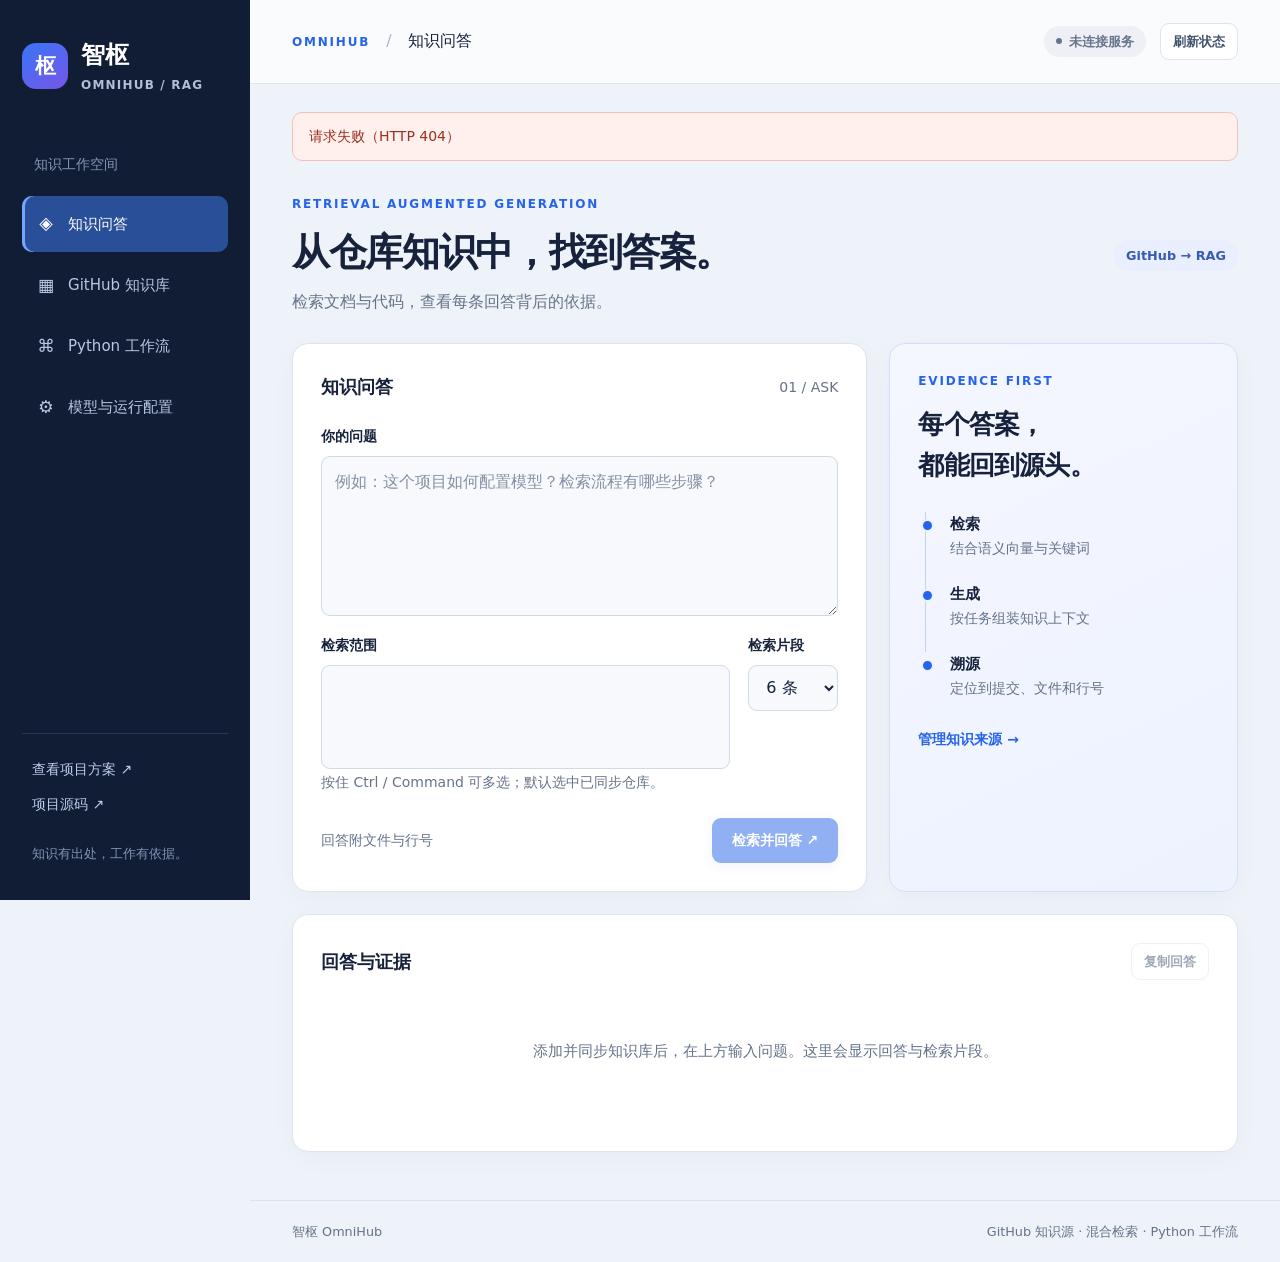
==== frontend/index.html @ 3ef0e48c "Add RAG workspace and project presentation frontend" ====
<!doctype html>
<html lang="zh-CN">
<head>
  <meta charset="utf-8">
  <meta name="viewport" content="width=device-width, initial-scale=1">
  <meta name="description" content="智枢 OmniHub：基于 GitHub 知识库的 RAG 工作台与 Python 工作流。">
  <title>智枢 OmniHub · 知识工作台</title>
  <link rel="stylesheet" href="./style.css">
  <script src="./app.js" defer></script>
</head>
<body>
  <a class="skip" href="#main">跳到主要内容</a>
  <aside class="sidebar">
    <a class="brand" href="#chat"><span class="brand-mark">枢</span><span>智枢 <small>OMNIHUB / RAG</small></span></a>
    <div class="nav-label">知识工作空间</div>
    <nav aria-label="主导航">
      <a href="#chat" class="nav-item active" aria-current="page"><span>◈</span>知识问答</a>
      <a href="#knowledge" class="nav-item"><span>▦</span>GitHub 知识库</a>
      <a href="#workflows" class="nav-item"><span>⌘</span>Python 工作流</a>
      <a href="#settings" class="nav-item"><span>⚙</span>模型与运行配置</a>
    </nav>
    <div class="sidebar-bottom"><a href="./report.html" target="_blank" rel="noopener">查看项目方案 ↗</a><a href="https://github.com/XRH-RGB/zhengli" target="_blank" rel="noopener noreferrer">项目源码 ↗</a><p>知识有出处，工作有依据。</p></div>
  </aside>
  <div class="shell">
    <header class="topbar"><div><span class="eyebrow">OMNIHUB</span><span class="top-separator">/</span><span id="page-label">知识问答</span></div><div class="top-actions"><span id="connection" class="status neutral">尚未连接</span><button id="refresh" class="button small secondary" type="button">刷新状态</button></div></header>
    <main id="main">
      <div id="notice" class="notice" role="status">正在读取配置。尚未执行任何同步或工作流。</div>
      <section id="view-chat" class="view">
        <div class="page-heading"><div><div class="eyebrow">RETRIEVAL AUGMENTED GENERATION</div><h1>从仓库知识中，找到答案。</h1><p>检索文档与代码，查看每条回答背后的依据。</p></div><span class="pill">GitHub → RAG</span></div>
        <div class="workspace-grid">
          <div class="panel ask-panel">
            <div class="panel-heading"><h2>知识问答</h2><span class="muted">01 / ASK</span></div>
            <form id="ask-form">
              <label for="question">你的问题</label><textarea id="question" rows="5" maxlength="2000" placeholder="例如：这个项目如何配置模型？检索流程有哪些步骤？" required></textarea>
              <div class="form-row"><div class="grow"><label for="chat-repositories">检索范围</label><select id="chat-repositories" multiple size="3" aria-describedby="repo-help"></select><small id="repo-help">按住 Ctrl / Command 可多选；默认选中已同步仓库。</small></div><div><label for="top-k">检索片段</label><select id="top-k"><option value="4">4 条</option><option value="6" selected>6 条</option><option value="10">10 条</option></select></div></div>
              <div class="form-footer"><span class="muted">回答附文件与行号</span><button id="ask-submit" class="button primary" type="submit" disabled>检索并回答 ↗</button></div>
            </form>
          </div>
          <aside class="panel evidence-guide"><div class="eyebrow">EVIDENCE FIRST</div><h2>每个答案，<br>都能回到源头。</h2><ol class="pipeline"><li><b>检索</b><span>结合语义向量与关键词</span></li><li><b>生成</b><span>按任务组装知识上下文</span></li><li><b>溯源</b><span>定位到提交、文件和行号</span></li></ol><a class="text-link" href="#knowledge">管理知识来源 →</a></aside>
        </div>
        <section class="panel result-panel" aria-live="polite"><div class="panel-heading"><h2>回答与证据</h2><button class="button small secondary" id="copy-answer" disabled>复制回答</button></div><div id="answer" class="answer empty">添加并同步知识库后，在上方输入问题。这里会显示回答与检索片段。</div><div id="answer-warnings"></div><div id="sources" class="sources"></div></section>
      </section>
      <section id="view-knowledge" class="view" hidden>
        <div class="page-heading"><div><div class="eyebrow">KNOWLEDGE SOURCES</div><h1>GitHub 知识库</h1><p>指定仓库与文件范围；每次同步生成独立的提交快照。</p></div></div>
        <div class="stats"><div class="panel"><span>知识来源</span><strong id="repo-count">—</strong></div><div class="panel"><span>已索引文件</span><strong id="file-count">—</strong></div><div class="panel"><span>知识片段</span><strong id="chunk-count">—</strong></div></div>
        <div class="panel"><div class="panel-heading"><h2>添加仓库</h2><span class="muted">保存配置不会触发同步</span></div><form id="repository-form"><div class="form-row"><div class="grow"><label for="repo-url">GitHub 仓库地址</label><input id="repo-url" type="url" placeholder="https://github.com/XRH-RGB/zhengli" maxlength="300" required></div><div class="grow"><label for="repo-branch">分支、标签或提交</label><input id="repo-branch" placeholder="留空使用默认分支" maxlength="200"></div></div><label for="repo-globs">文件匹配规则（逗号分隔）</label><input id="repo-globs" value="**/*.md, **/*.txt, **/*.py" required><div class="form-footer"><small>支持 UTF-8 文本与代码；自动排除 .env、依赖目录及二进制文件。</small><button class="button primary" type="submit">保存知识源</button></div></form></div>
        <div id="repositories" class="repository-list"><div class="empty panel">连接后将显示已保存的知识源。</div></div>
      </section>
      <section id="view-workflows" class="view" hidden>
        <div class="page-heading"><div><div class="eyebrow">PYTHON WORKFLOWS</div><h1>以知识为基础，完成具体工作。</h1><p>七个业务场景共享 RAG 检索，每个工作流都有独立 Python 源码。</p></div></div>
        <div id="workflow-cards" class="workflow-grid"></div>
        <div class="workspace-grid workflow-workspace"><section class="panel"><div class="panel-heading"><h2 id="workflow-title">选择工作流</h2><span class="pill">Python</span></div><ol id="workflow-steps" class="step-list"></ol><form id="workflow-form"><label for="workflow-query">任务要求</label><textarea id="workflow-query" rows="3" maxlength="2000" placeholder="描述你想整理或了解的主题" required></textarea><label id="material-label" for="workflow-material">补充材料</label><textarea id="workflow-material" rows="6" maxlength="20000"></textarea><label for="workflow-repositories">知识范围</label><select id="workflow-repositories" multiple size="3"></select><div class="form-footer"><small>复用知识库中已同步的资料</small><button id="workflow-submit" class="button primary" type="submit" disabled>运行工作流</button></div></form></section><section class="panel code-panel"><div class="panel-heading"><h2>工作流源码</h2><a id="github-source" href="https://github.com/XRH-RGB/zhengli" target="_blank" rel="noopener noreferrer">GitHub ↗</a></div><p id="source-path" class="mono muted"></p><pre><code id="workflow-source">连接后可查看工作流 Python 源码。</code></pre></section></div>
        <section class="panel result-panel" aria-live="polite"><div class="panel-heading"><h2>工作流结果</h2><button id="copy-workflow" class="button small secondary" disabled>复制结果</button></div><div id="workflow-answer" class="answer empty">工作流尚未执行。</div><div id="workflow-warnings"></div><div id="workflow-sources" class="sources"></div></section>
      </section>
      <section id="view-settings" class="view" hidden>
        <div class="page-heading"><div><div class="eyebrow">CONFIGURATION</div><h1>模型与运行配置</h1><p>模型地址、名称和密钥通过服务端 .env 配置，修改后重启生效。</p></div></div>
        <div class="workspace-grid"><section class="panel"><div class="panel-heading"><h2>当前配置</h2><span class="pill" id="execution-mode">尚未连接</span></div><dl class="settings-list"><div><dt>回答模型</dt><dd id="llm-model">—</dd></div><div><dt>嵌入模型</dt><dd id="embedding-model">—</dd></div><div><dt>GitHub 令牌</dt><dd id="github-config">—</dd></div></dl><p class="muted">未填写 GitHub 令牌时可读取公开仓库，受 GitHub 匿名请求限额约束。更换嵌入模型后需重新同步知识库。</p><label for="access-key">系统访问密钥（APP_API_KEY）</label><input id="access-key" type="password" autocomplete="off" placeholder="本机未配置时可留空"><div class="form-footer"><small>只在当前页面内存中使用，刷新页面后需重新输入。</small><button id="connect" class="button secondary">连接</button></div></section><section class="panel"><div class="panel-heading"><h2>首次使用</h2></div><ol class="setup-list"><li>将项目根目录的 <code>.env.example</code> 复制为 <code>.env</code>。</li><li>填写回答模型与嵌入模型的地址、名称和密钥。</li><li>准备运行时，将 <code>EXECUTION_ENABLED</code> 设置为 <code>true</code>。</li><li>启动 Python 服务后，添加知识库并点击同步，再进行问答。</li></ol><p class="notice">交付时默认 EXECUTION_ENABLED=false。保存知识源和查看源码可用；同步、模型调用及工作流执行被关闭。</p></section></div>
      </section>
    </main>
    <footer class="footer"><span>智枢 OmniHub</span><span>GitHub 知识源 · 混合检索 · Python 工作流</span></footer>
  </div>
</body>
</html>
---- frontend/style.css ----
:root{--bg:#eef2f9;--surface:#fff;--accent:#2563eb;--purple:#7c3aed;--ink:#17233d;--muted:#65738a;--line:#dde4ee;--nav:#111d35;--soft:#f7f9fd;--radius:16px;--shadow:0 6px 26px #24365a08;font-family:"Noto Sans SC","Microsoft YaHei",system-ui,sans-serif;color:var(--ink);font-size:16px;line-height:1.65}
*{box-sizing:border-box}body{margin:0;background:var(--bg)}button,input,select,textarea{font:inherit}button,a,input,select,textarea{-webkit-tap-highlight-color:transparent}button{cursor:pointer}a{color:var(--accent);text-decoration:none}a:hover{text-decoration:underline}button:disabled{cursor:not-allowed;opacity:.5}button:focus-visible,a:focus-visible{outline:3px solid #809eff;outline-offset:4px}input:focus,textarea:focus,select:focus{outline:2px solid #97b5fa;outline-offset:1px}h1,h2,h3,p{margin-top:0}h1{font-size:clamp(1.8rem,3vw,2.4rem);line-height:1.3;letter-spacing:-.035em;margin-bottom:12px}h2{font-size:1.15rem;margin-bottom:0}h3{font-size:1.1rem}p{margin-bottom:16px}small{font-size:.875rem;color:var(--muted)}[hidden]{display:none!important}.skip{position:absolute;left:20px;top:-100px;z-index:20;background:white;padding:12px}.skip:focus{top:10px}.sidebar{width:250px;position:fixed;inset:0 auto 0 0;background:var(--nav);color:white;display:flex;flex-direction:column;padding:36px 22px;z-index:3}.brand{display:flex;align-items:center;gap:13px;color:white;font-size:1.5rem;font-weight:750;margin-bottom:58px}.brand:hover{text-decoration:none}.brand-mark{background:linear-gradient(145deg,#3876f6,#7755e9);display:grid;place-items:center;width:46px;height:46px;border-radius:14px;font-size:1.3rem}.brand small{display:block;color:#b0bed6;font-size:.75rem;letter-spacing:.1em}.nav-label{font-size:.875rem;color:#8396b6;padding:0 12px;margin-bottom:14px}.nav-item{display:flex;align-items:center;gap:12px;padding:13px 14px;margin:6px 0;border-radius:10px;color:#b8c7df;font-size:.94rem}.nav-item span{font-size:1.1rem;width:20px;text-align:center}.nav-item:hover{color:white;background:#1c2d49;text-decoration:none}.nav-item.active{background:#284f97;color:white;box-shadow:inset 3px 0 #76a7ff}.sidebar-bottom{margin-top:auto;padding:24px 10px 0;border-top:1px solid #293751;display:grid;gap:12px;font-size:.875rem}.sidebar-bottom a{color:#bccded}.sidebar-bottom p{color:#8194b4;margin:15px 0 0;font-size:.8rem}.shell{margin-left:250px}.topbar{height:84px;padding:0 42px;display:flex;align-items:center;justify-content:space-between;border-bottom:1px solid var(--line);background:#ffffffbb}.eyebrow{font-size:.75rem;font-weight:750;letter-spacing:.15em;color:var(--accent);margin-bottom:12px}.topbar .eyebrow{margin:0}.top-separator{color:#aab6ca;padding:0 16px}.top-actions{display:flex;gap:14px;align-items:center}.status,.pill{font-size:.8rem;font-weight:600;border-radius:30px;padding:5px 12px;display:inline-flex;align-items:center;gap:7px;white-space:nowrap;background:#e9efff;color:#365baf}.status:before{content:"";width:6px;height:6px;background:currentColor;border-radius:50%}.status.online{background:#e1f4ee;color:#18765d}.status.neutral{background:#eef0f5;color:#68768b}.status.locked{background:#fff1d8;color:#946000}main{max-width:1450px;margin:0 auto;padding:28px 42px 48px}.notice{font-size:.875rem;border:1px solid #d2dff7;background:#e9f0fc;color:#3a5b8d;padding:12px 16px;border-radius:10px;margin-bottom:28px;overflow-wrap:anywhere}.notice.error{background:#fff0ed;border-color:#f3c1b8;color:#9a3022}.page-heading{display:flex;align-items:center;justify-content:space-between;gap:24px;margin:34px 0 28px}.page-heading p{color:var(--muted);margin:0}.workspace-grid{display:grid;grid-template-columns:minmax(0,1.65fr) minmax(260px,1fr);gap:22px}.panel{background:var(--surface);border:1px solid var(--line);border-radius:var(--radius);padding:28px;box-shadow:var(--shadow);min-width:0}.panel-heading{display:flex;align-items:center;justify-content:space-between;gap:16px;margin-bottom:22px}.muted{color:var(--muted);font-size:.875rem}.mono,code{font-family:Consolas,"JetBrains Mono",monospace}label{display:block;font-size:.875rem;font-weight:600;margin:18px 0 8px}input,textarea,select{display:block;width:100%;border:1px solid #cfd9e8;background:var(--soft);color:var(--ink);border-radius:9px;padding:11px 13px;min-height:46px}textarea{resize:vertical;line-height:1.7}input::placeholder,textarea::placeholder{color:#8490a3}select[multiple]{padding:5px;height:104px}select[multiple] option{padding:5px 8px;border-radius:4px}.form-row{display:flex;gap:18px;align-items:start}.grow{flex:1;min-width:0}.form-footer{display:flex;justify-content:space-between;align-items:center;gap:20px;margin-top:23px}.button{border:1px solid transparent;padding:10px 19px;border-radius:9px;font-size:.875rem;font-weight:650;white-space:nowrap;transition:background .15s}.button.primary{background:var(--accent);color:white;box-shadow:0 3px 10px #2563eb20}.button.primary:hover:not(:disabled){background:#1b51c8}.button.secondary{background:white;color:#42536f;border-color:var(--line)}.button.secondary:hover:not(:disabled){background:#eff4fc}.button.small{padding:7px 12px;font-size:.8rem}.button.danger{color:#aa4335;background:#fff4f1;border-color:#f2d5cf}.evidence-guide{background:linear-gradient(155deg,#f5f7ff,#edf2ff);border-color:#d4dff7;position:relative;overflow:hidden}.evidence-guide h2{font-size:1.6rem;line-height:1.6;letter-spacing:-.03em}.pipeline{list-style:none;padding:0;margin:26px 0}.pipeline li{position:relative;border-left:1px solid #c4d1ee;padding:0 0 22px 24px;margin-left:7px}.pipeline li:last-child{border-color:transparent;padding-bottom:0}.pipeline li:before{content:"";position:absolute;left:-5px;top:7px;width:9px;height:9px;background:var(--accent);border:2px solid #edf2ff;border-radius:50%}.pipeline b{display:block;font-size:.94rem}.pipeline span{display:block;color:var(--muted);font-size:.875rem}.text-link{font-size:.875rem;font-weight:600}.result-panel{margin-top:22px}.answer{white-space:pre-wrap;overflow-wrap:anywhere;line-height:1.9;font-size:1rem}.empty{color:var(--muted);padding:35px 10px;text-align:center;font-size:.94rem}.sources{display:grid;grid-template-columns:repeat(2,minmax(0,1fr));gap:12px;margin-top:22px}.source-card{border:1px solid var(--line);border-radius:10px;padding:14px;background:var(--soft);min-width:0}.source-card a{font-size:.875rem;font-weight:650;overflow-wrap:anywhere}.source-card p{font-size:.75rem;color:var(--muted);margin:5px 0}.source-card pre{white-space:pre-wrap;overflow-wrap:anywhere;max-height:240px;overflow:auto;font-size:.8rem;margin:10px 0 0}.stats{display:grid;grid-template-columns:repeat(3,1fr);gap:20px;margin-bottom:22px}.stats .panel{padding:20px 28px;display:flex;align-items:center;justify-content:space-between}.stats span{font-size:.875rem;color:var(--muted)}.stats strong{font-size:1.7rem;font-weight:650}.repository-list{display:grid;gap:16px;margin-top:24px}.repository-card header{display:flex;align-items:center;justify-content:space-between;gap:15px}.repository-card h3{margin:0;overflow-wrap:anywhere}.repository-card p{font-size:.875rem;color:var(--muted);overflow-wrap:anywhere;margin:8px 0 0}.repository-actions{display:flex;gap:10px;flex-wrap:wrap;margin-top:18px}.workflow-grid{display:grid;grid-template-columns:repeat(3,minmax(0,1fr));gap:14px;margin-bottom:24px}.workflow-card{padding:20px;text-align:left;border:1px solid var(--line);background:white;border-radius:12px;min-width:0;color:var(--ink)}.workflow-card.selected{border-color:var(--accent);background:#edf3ff;box-shadow:0 0 0 1px var(--accent)}.workflow-card .number{color:var(--accent);font-family:Consolas,monospace;font-size:.8rem;display:block;margin-bottom:10px}.workflow-card b{display:block;margin-bottom:8px}.workflow-card p{font-size:.875rem;color:var(--muted);margin:0}.workflow-workspace{grid-template-columns:1fr 1fr}.step-list{list-style:none;padding:0;display:flex;gap:7px;flex-wrap:wrap;font-size:.75rem;color:#49669b}.step-list li{padding:4px 9px;background:#edf2fc;border-radius:5px}.code-panel{background:#15223b;border-color:#15223b;color:#edf3ff}.code-panel .muted{color:#a6b7d4;overflow-wrap:anywhere}.code-panel a{color:#99bcff;font-size:.875rem}.code-panel pre{overflow:auto;white-space:pre-wrap;overflow-wrap:anywhere;tab-size:4;font-size:.8rem;line-height:1.85;max-height:700px}.settings-list{margin:0 0 25px}.settings-list div{display:flex;gap:20px;justify-content:space-between;padding:15px 0;border-bottom:1px solid var(--line)}.settings-list dt{color:var(--muted);font-size:.875rem;flex-shrink:0}.settings-list dd{margin:0;overflow-wrap:anywhere;text-align:right}.setup-list{padding-left:22px}.setup-list li{padding-left:7px;margin-bottom:18px;font-size:.94rem}.setup-list code{background:#edf1f8;padding:2px 4px;font-size:.875rem;overflow-wrap:anywhere}.footer{border-top:1px solid var(--line);padding:20px 42px;display:flex;justify-content:space-between;color:var(--muted);font-size:.8rem}.report-body{background:var(--bg)}.report-wrap{max-width:1150px;margin:auto;padding:50px 30px}.report-hero{background:linear-gradient(130deg,#111d35,#252354);color:white;padding:65px 55px;border-radius:22px;margin-bottom:28px}.report-hero .eyebrow{color:#98bbff}.report-hero h1{font-size:3rem}.report-hero p{color:#becce6;max-width:720px}.report-section{margin:35px 0}.report-section h2{font-size:1.5rem;margin-bottom:20px}.architecture-flow{display:flex;gap:10px;flex-wrap:wrap;margin:20px 0}.architecture-flow span{padding:12px 17px;background:#e9f0ff;border-radius:10px;border:1px solid #d1dcf1;font-size:.875rem}.report-table{width:100%;border-collapse:collapse;font-size:.94rem}.report-table th,.report-table td{border-bottom:1px solid var(--line);padding:14px;text-align:left;vertical-align:top}.report-table th{background:#eff4fc}.table-wrap{overflow:auto}.report-actions{display:flex;gap:14px;flex-wrap:wrap}.report-actions a{color:#c2d7ff}.report-list{line-height:2}
@media(min-width:1600px){main{padding-top:35px}.page-heading{margin-top:45px}}@media(max-width:1150px){.sidebar{width:218px;padding:30px 16px}.shell{margin-left:218px}main{padding:24px}.topbar{padding:0 24px}.workspace-grid{grid-template-columns:1fr}.evidence-guide{display:none}.workflow-workspace{grid-template-columns:1fr 1fr}.workflow-grid{grid-template-columns:repeat(2,minmax(0,1fr))}.panel{padding:24px}.footer{padding:20px 24px}}@media(max-width:760px){.sidebar{position:relative;width:auto;padding:18px}.brand{margin-bottom:16px;font-size:1.25rem}.brand-mark{width:38px;height:38px}.sidebar nav{display:grid;grid-template-columns:repeat(2,1fr);gap:5px}.nav-item{margin:0;font-size:.875rem;padding:9px}.nav-label,.sidebar-bottom{display:none}.shell{margin-left:0}.topbar{height:auto;min-height:70px;padding:15px 18px;gap:14px;flex-wrap:wrap}.topbar .eyebrow,.top-separator{display:none}.top-actions{gap:8px}main{padding:18px}.page-heading{margin:24px 0;align-items:start}.page-heading .pill{display:none}.panel{padding:20px}.form-row,.form-footer{flex-direction:column;align-items:stretch}.form-row>div{width:100%}.sources,.workflow-workspace{grid-template-columns:1fr}.stats{gap:8px}.stats .panel{padding:15px 10px;flex-direction:column;gap:5px}.workflow-grid{grid-template-columns:1fr}.repository-card header{align-items:start;flex-direction:column}.footer{padding:18px;gap:12px;flex-wrap:wrap}.report-wrap{padding:22px 16px}.report-hero{padding:35px 25px}.report-hero h1{font-size:2.1rem}.report-table th,.report-table td{min-width:130px}}
@media(prefers-reduced-motion:reduce){*{scroll-behavior:auto!important;transition:none!important}}
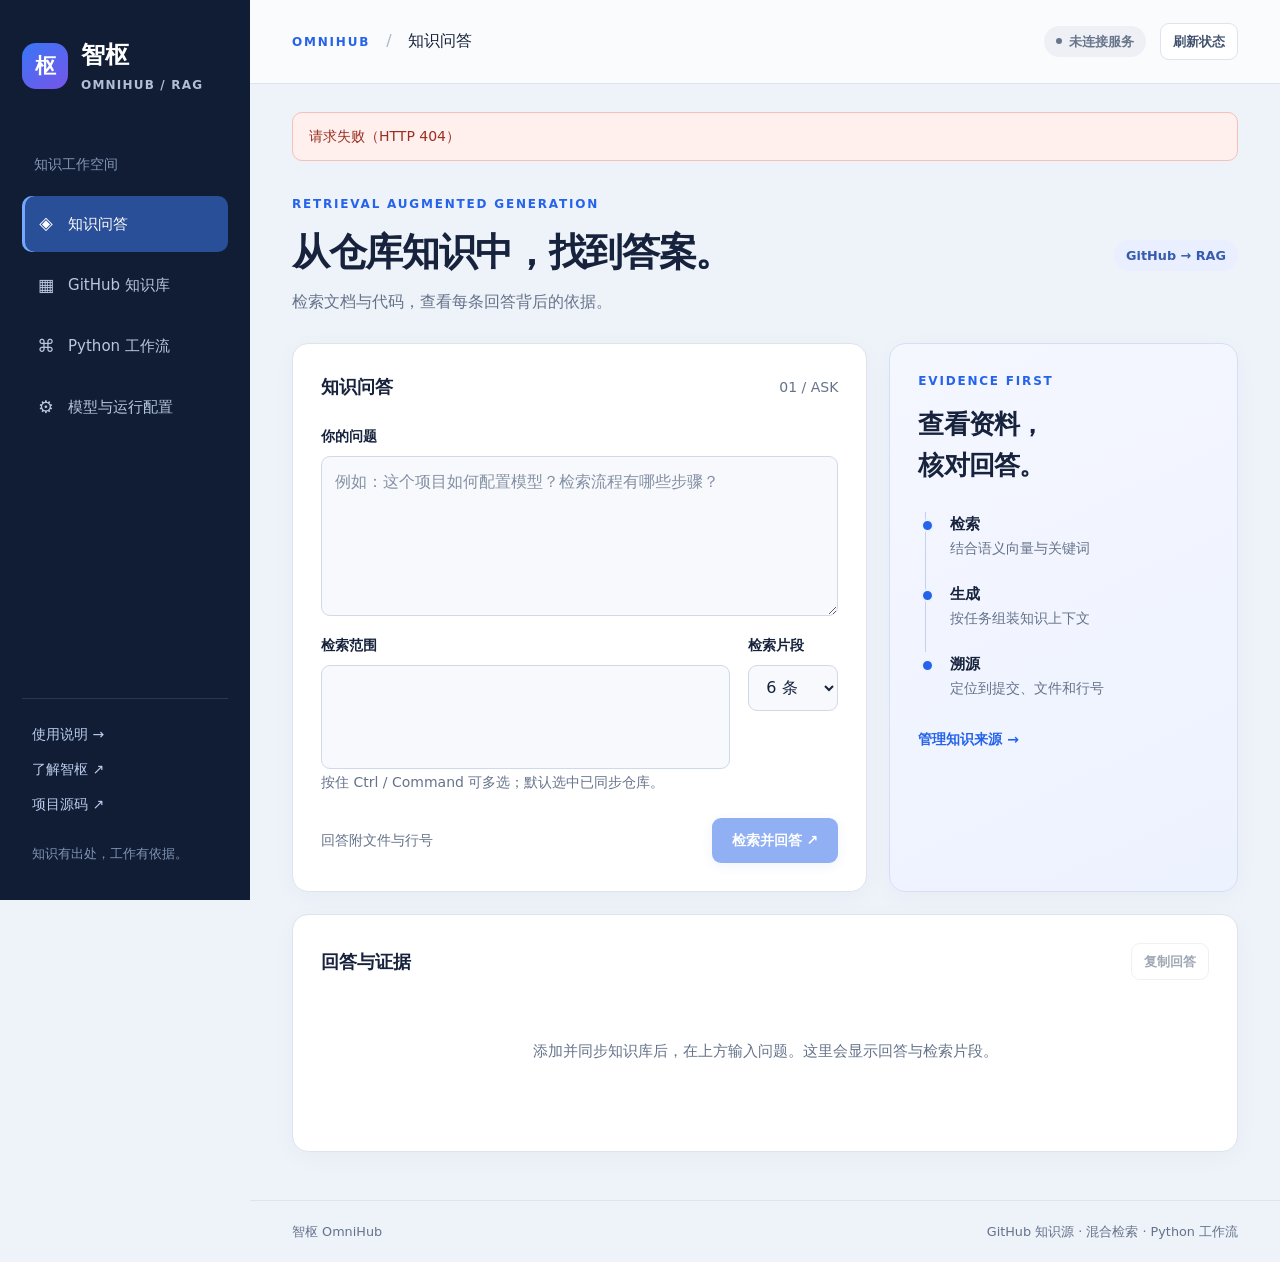
==== commit a53f3e3c: "调整页面表达并补充手动操作步骤" ====
--- a/frontend/index.html
+++ b/frontend/index.html
@@ -1,63 +1,93 @@
-<!doctype html>
-<html lang="zh-CN">
-<head>
-  <meta charset="utf-8">
-  <meta name="viewport" content="width=device-width, initial-scale=1">
-  <meta name="description" content="智枢 OmniHub：基于 GitHub 知识库的 RAG 工作台与 Python 工作流。">
-  <title>智枢 OmniHub · 知识工作台</title>
-  <link rel="stylesheet" href="./style.css">
-  <script src="./app.js" defer></script>
-</head>
-<body>
-  <a class="skip" href="#main">跳到主要内容</a>
-  <aside class="sidebar">
-    <a class="brand" href="#chat"><span class="brand-mark">枢</span><span>智枢 <small>OMNIHUB / RAG</small></span></a>
-    <div class="nav-label">知识工作空间</div>
-    <nav aria-label="主导航">
-      <a href="#chat" class="nav-item active" aria-current="page"><span>◈</span>知识问答</a>
-      <a href="#knowledge" class="nav-item"><span>▦</span>GitHub 知识库</a>
-      <a href="#workflows" class="nav-item"><span>⌘</span>Python 工作流</a>
-      <a href="#settings" class="nav-item"><span>⚙</span>模型与运行配置</a>
-    </nav>
-    <div class="sidebar-bottom"><a href="./report.html" target="_blank" rel="noopener">查看项目方案 ↗</a><a href="https://github.com/XRH-RGB/zhengli" target="_blank" rel="noopener noreferrer">项目源码 ↗</a><p>知识有出处，工作有依据。</p></div>
-  </aside>
-  <div class="shell">
-    <header class="topbar"><div><span class="eyebrow">OMNIHUB</span><span class="top-separator">/</span><span id="page-label">知识问答</span></div><div class="top-actions"><span id="connection" class="status neutral">尚未连接</span><button id="refresh" class="button small secondary" type="button">刷新状态</button></div></header>
-    <main id="main">
-      <div id="notice" class="notice" role="status">正在读取配置。尚未执行任何同步或工作流。</div>
-      <section id="view-chat" class="view">
-        <div class="page-heading"><div><div class="eyebrow">RETRIEVAL AUGMENTED GENERATION</div><h1>从仓库知识中，找到答案。</h1><p>检索文档与代码，查看每条回答背后的依据。</p></div><span class="pill">GitHub → RAG</span></div>
-        <div class="workspace-grid">
-          <div class="panel ask-panel">
-            <div class="panel-heading"><h2>知识问答</h2><span class="muted">01 / ASK</span></div>
-            <form id="ask-form">
-              <label for="question">你的问题</label><textarea id="question" rows="5" maxlength="2000" placeholder="例如：这个项目如何配置模型？检索流程有哪些步骤？" required></textarea>
-              <div class="form-row"><div class="grow"><label for="chat-repositories">检索范围</label><select id="chat-repositories" multiple size="3" aria-describedby="repo-help"></select><small id="repo-help">按住 Ctrl / Command 可多选；默认选中已同步仓库。</small></div><div><label for="top-k">检索片段</label><select id="top-k"><option value="4">4 条</option><option value="6" selected>6 条</option><option value="10">10 条</option></select></div></div>
-              <div class="form-footer"><span class="muted">回答附文件与行号</span><button id="ask-submit" class="button primary" type="submit" disabled>检索并回答 ↗</button></div>
-            </form>
-          </div>
-          <aside class="panel evidence-guide"><div class="eyebrow">EVIDENCE FIRST</div><h2>每个答案，<br>都能回到源头。</h2><ol class="pipeline"><li><b>检索</b><span>结合语义向量与关键词</span></li><li><b>生成</b><span>按任务组装知识上下文</span></li><li><b>溯源</b><span>定位到提交、文件和行号</span></li></ol><a class="text-link" href="#knowledge">管理知识来源 →</a></aside>
-        </div>
-        <section class="panel result-panel" aria-live="polite"><div class="panel-heading"><h2>回答与证据</h2><button class="button small secondary" id="copy-answer" disabled>复制回答</button></div><div id="answer" class="answer empty">添加并同步知识库后，在上方输入问题。这里会显示回答与检索片段。</div><div id="answer-warnings"></div><div id="sources" class="sources"></div></section>
-      </section>
-      <section id="view-knowledge" class="view" hidden>
-        <div class="page-heading"><div><div class="eyebrow">KNOWLEDGE SOURCES</div><h1>GitHub 知识库</h1><p>指定仓库与文件范围；每次同步生成独立的提交快照。</p></div></div>
-        <div class="stats"><div class="panel"><span>知识来源</span><strong id="repo-count">—</strong></div><div class="panel"><span>已索引文件</span><strong id="file-count">—</strong></div><div class="panel"><span>知识片段</span><strong id="chunk-count">—</strong></div></div>
-        <div class="panel"><div class="panel-heading"><h2>添加仓库</h2><span class="muted">保存配置不会触发同步</span></div><form id="repository-form"><div class="form-row"><div class="grow"><label for="repo-url">GitHub 仓库地址</label><input id="repo-url" type="url" placeholder="https://github.com/XRH-RGB/zhengli" maxlength="300" required></div><div class="grow"><label for="repo-branch">分支、标签或提交</label><input id="repo-branch" placeholder="留空使用默认分支" maxlength="200"></div></div><label for="repo-globs">文件匹配规则（逗号分隔）</label><input id="repo-globs" value="**/*.md, **/*.txt, **/*.py" required><div class="form-footer"><small>支持 UTF-8 文本与代码；自动排除 .env、依赖目录及二进制文件。</small><button class="button primary" type="submit">保存知识源</button></div></form></div>
-        <div id="repositories" class="repository-list"><div class="empty panel">连接后将显示已保存的知识源。</div></div>
-      </section>
-      <section id="view-workflows" class="view" hidden>
-        <div class="page-heading"><div><div class="eyebrow">PYTHON WORKFLOWS</div><h1>以知识为基础，完成具体工作。</h1><p>七个业务场景共享 RAG 检索，每个工作流都有独立 Python 源码。</p></div></div>
-        <div id="workflow-cards" class="workflow-grid"></div>
-        <div class="workspace-grid workflow-workspace"><section class="panel"><div class="panel-heading"><h2 id="workflow-title">选择工作流</h2><span class="pill">Python</span></div><ol id="workflow-steps" class="step-list"></ol><form id="workflow-form"><label for="workflow-query">任务要求</label><textarea id="workflow-query" rows="3" maxlength="2000" placeholder="描述你想整理或了解的主题" required></textarea><label id="material-label" for="workflow-material">补充材料</label><textarea id="workflow-material" rows="6" maxlength="20000"></textarea><label for="workflow-repositories">知识范围</label><select id="workflow-repositories" multiple size="3"></select><div class="form-footer"><small>复用知识库中已同步的资料</small><button id="workflow-submit" class="button primary" type="submit" disabled>运行工作流</button></div></form></section><section class="panel code-panel"><div class="panel-heading"><h2>工作流源码</h2><a id="github-source" href="https://github.com/XRH-RGB/zhengli" target="_blank" rel="noopener noreferrer">GitHub ↗</a></div><p id="source-path" class="mono muted"></p><pre><code id="workflow-source">连接后可查看工作流 Python 源码。</code></pre></section></div>
-        <section class="panel result-panel" aria-live="polite"><div class="panel-heading"><h2>工作流结果</h2><button id="copy-workflow" class="button small secondary" disabled>复制结果</button></div><div id="workflow-answer" class="answer empty">工作流尚未执行。</div><div id="workflow-warnings"></div><div id="workflow-sources" class="sources"></div></section>
-      </section>
-      <section id="view-settings" class="view" hidden>
-        <div class="page-heading"><div><div class="eyebrow">CONFIGURATION</div><h1>模型与运行配置</h1><p>模型地址、名称和密钥通过服务端 .env 配置，修改后重启生效。</p></div></div>
-        <div class="workspace-grid"><section class="panel"><div class="panel-heading"><h2>当前配置</h2><span class="pill" id="execution-mode">尚未连接</span></div><dl class="settings-list"><div><dt>回答模型</dt><dd id="llm-model">—</dd></div><div><dt>嵌入模型</dt><dd id="embedding-model">—</dd></div><div><dt>GitHub 令牌</dt><dd id="github-config">—</dd></div></dl><p class="muted">未填写 GitHub 令牌时可读取公开仓库，受 GitHub 匿名请求限额约束。更换嵌入模型后需重新同步知识库。</p><label for="access-key">系统访问密钥（APP_API_KEY）</label><input id="access-key" type="password" autocomplete="off" placeholder="本机未配置时可留空"><div class="form-footer"><small>只在当前页面内存中使用，刷新页面后需重新输入。</small><button id="connect" class="button secondary">连接</button></div></section><section class="panel"><div class="panel-heading"><h2>首次使用</h2></div><ol class="setup-list"><li>将项目根目录的 <code>.env.example</code> 复制为 <code>.env</code>。</li><li>填写回答模型与嵌入模型的地址、名称和密钥。</li><li>准备运行时，将 <code>EXECUTION_ENABLED</code> 设置为 <code>true</code>。</li><li>启动 Python 服务后，添加知识库并点击同步，再进行问答。</li></ol><p class="notice">交付时默认 EXECUTION_ENABLED=false。保存知识源和查看源码可用；同步、模型调用及工作流执行被关闭。</p></section></div>
-      </section>
-    </main>
-    <footer class="footer"><span>智枢 OmniHub</span><span>GitHub 知识源 · 混合检索 · Python 工作流</span></footer>
-  </div>
-</body>
-</html>
+<!doctype html>
+<html lang="zh-CN">
+<head>
+  <meta charset="utf-8">
+  <meta name="viewport" content="width=device-width, initial-scale=1">
+  <meta name="description" content="智枢 OmniHub：基于 GitHub 知识库的 RAG 工作台与 Python 工作流。">
+  <title>智枢 OmniHub · 知识工作台</title>
+  <link rel="stylesheet" href="./style.css">
+  <script src="./app.js" defer></script>
+</head>
+<body>
+  <a class="skip" href="#main">跳到主要内容</a>
+  <aside class="sidebar">
+    <a class="brand" href="#chat"><span class="brand-mark">枢</span><span>智枢 <small>OMNIHUB / RAG</small></span></a>
+    <div class="nav-label">知识工作空间</div>
+    <nav aria-label="主导航">
+      <a href="#chat" class="nav-item active" aria-current="page"><span>◈</span>知识问答</a>
+      <a href="#knowledge" class="nav-item"><span>▦</span>GitHub 知识库</a>
+      <a href="#workflows" class="nav-item"><span>⌘</span>Python 工作流</a>
+      <a href="#settings" class="nav-item"><span>⚙</span>模型与运行配置</a>
+    </nav>
+    <div class="sidebar-bottom"><a href="#settings">使用说明 →</a><a href="./report.html" target="_blank" rel="noopener">了解智枢 ↗</a><a href="https://github.com/XRH-RGB/zhengli" target="_blank" rel="noopener noreferrer">项目源码 ↗</a><p>知识有出处，工作有依据。</p></div>
+  </aside>
+  <div class="shell">
+    <header class="topbar"><div><span class="eyebrow">OMNIHUB</span><span class="top-separator">/</span><span id="page-label">知识问答</span></div><div class="top-actions"><span id="connection" class="status neutral">尚未连接</span><button id="refresh" class="button small secondary" type="button">刷新状态</button></div></header>
+    <main id="main">
+      <div id="notice" class="notice" role="status">正在连接服务，请稍候…</div>
+      <section id="view-chat" class="view">
+        <div class="page-heading"><div><div class="eyebrow">RETRIEVAL AUGMENTED GENERATION</div><h1>从仓库知识中，找到答案。</h1><p>检索文档与代码，查看每条回答背后的依据。</p></div><span class="pill">GitHub → RAG</span></div>
+        <div class="workspace-grid">
+          <div class="panel ask-panel">
+            <div class="panel-heading"><h2>知识问答</h2><span class="muted">01 / ASK</span></div>
+            <form id="ask-form">
+              <label for="question">你的问题</label><textarea id="question" rows="5" maxlength="2000" placeholder="例如：这个项目如何配置模型？检索流程有哪些步骤？" required></textarea>
+              <div class="form-row"><div class="grow"><label for="chat-repositories">检索范围</label><select id="chat-repositories" multiple size="3" aria-describedby="repo-help"></select><small id="repo-help">按住 Ctrl / Command 可多选；默认选中已同步仓库。</small></div><div><label for="top-k">检索片段</label><select id="top-k"><option value="4">4 条</option><option value="6" selected>6 条</option><option value="10">10 条</option></select></div></div>
+              <div class="form-footer"><span class="muted">回答附文件与行号</span><button id="ask-submit" class="button primary" type="submit" disabled>检索并回答 ↗</button></div>
+            </form>
+          </div>
+          <aside class="panel evidence-guide"><div class="eyebrow">EVIDENCE FIRST</div><h2>查看资料，<br>核对回答。</h2><ol class="pipeline"><li><b>检索</b><span>结合语义向量与关键词</span></li><li><b>生成</b><span>按任务组装知识上下文</span></li><li><b>溯源</b><span>定位到提交、文件和行号</span></li></ol><a class="text-link" href="#knowledge">管理知识来源 →</a></aside>
+        </div>
+        <section class="panel result-panel" aria-live="polite"><div class="panel-heading"><h2>回答与证据</h2><button class="button small secondary" id="copy-answer" disabled>复制回答</button></div><div id="answer" class="answer empty">添加并同步知识库后，在上方输入问题。这里会显示回答与检索片段。</div><div id="answer-warnings"></div><div id="sources" class="sources"></div></section>
+      </section>
+      <section id="view-knowledge" class="view" hidden>
+        <div class="page-heading"><div><div class="eyebrow">KNOWLEDGE SOURCES</div><h1>GitHub 知识库</h1><p>添加存放资料的仓库，选好文件范围，再同步到知识库。资料更新后，记得重新同步。</p></div></div>
+        <div class="stats"><div class="panel"><span>知识来源</span><strong id="repo-count">—</strong></div><div class="panel"><span>已索引文件</span><strong id="file-count">—</strong></div><div class="panel"><span>知识片段</span><strong id="chunk-count">—</strong></div></div>
+        <div class="panel"><div class="panel-heading"><h2>添加仓库</h2><span class="muted">保存后，再点击下方的“同步知识库”</span></div><form id="repository-form"><div class="form-row"><div class="grow"><label for="repo-url">GitHub 仓库地址</label><input id="repo-url" type="url" placeholder="https://github.com/XRH-RGB/zhengli" maxlength="300" required></div><div class="grow"><label for="repo-branch">分支、标签或提交</label><input id="repo-branch" placeholder="留空使用默认分支" maxlength="200"></div></div><label for="repo-globs">要读取哪些文件（多个规则用逗号分隔）</label><input id="repo-globs" value="**/*.md, **/*.txt, **/*.py" required><div class="form-footer"><small>保留默认规则可读取 Markdown、纯文本和 Python 文件。PDF、Word 和图片需先转为文本。</small><button class="button primary" type="submit">保存知识源</button></div></form></div>
+        <div id="repositories" class="repository-list"><div class="empty panel">连接后将显示已保存的知识源。</div></div>
+      </section>
+      <section id="view-workflows" class="view" hidden>
+        <div class="page-heading"><div><div class="eyebrow">PYTHON WORKFLOWS</div><h1>以知识为基础，完成具体工作。</h1><p>选择要做的事，填写要求并粘贴材料。系统会参考知识库整理内容，完成后由你核对和使用。</p></div></div>
+        <div id="workflow-cards" class="workflow-grid"></div>
+        <div class="workspace-grid workflow-workspace"><section class="panel"><div class="panel-heading"><h2 id="workflow-title">选择工作流</h2><span class="pill">Python</span></div><ol id="workflow-steps" class="step-list"></ol><form id="workflow-form"><label for="workflow-query">任务要求</label><textarea id="workflow-query" rows="3" maxlength="2000" placeholder="描述你想整理或了解的主题" required></textarea><label id="material-label" for="workflow-material">补充材料</label><textarea id="workflow-material" rows="6" maxlength="20000"></textarea><label for="workflow-repositories">知识范围</label><select id="workflow-repositories" multiple size="3"></select><div class="form-footer"><small>复用知识库中已同步的资料</small><button id="workflow-submit" class="button primary" type="submit" disabled>运行工作流</button></div></form></section><section class="panel code-panel"><div class="panel-heading"><h2>工作流源码</h2><a id="github-source" href="https://github.com/XRH-RGB/zhengli" target="_blank" rel="noopener noreferrer">GitHub ↗</a></div><p id="source-path" class="mono muted"></p><pre><code id="workflow-source">连接后可查看工作流 Python 源码。</code></pre></section></div>
+        <section class="panel result-panel" aria-live="polite"><div class="panel-heading"><h2>工作流结果</h2><button id="copy-workflow" class="button small secondary" disabled>复制结果</button></div><div id="workflow-answer" class="answer empty">选好任务并填写材料后，点击“运行工作流”。结果会显示在这里。</div><div id="workflow-warnings"></div><div id="workflow-sources" class="sources"></div></section>
+      </section>
+      <section id="view-settings" class="view" hidden>
+        <div class="page-heading"><div><div class="eyebrow">CONFIGURATION</div><h1>模型与运行配置</h1><p>模型地址、名称和密钥通过服务端 .env 配置，修改后重启生效。</p></div></div>
+        <div class="workspace-grid"><section class="panel"><div class="panel-heading"><h2>当前配置</h2><span class="pill" id="execution-mode">尚未连接</span></div><dl class="settings-list"><div><dt>回答模型</dt><dd id="llm-model">—</dd></div><div><dt>嵌入模型</dt><dd id="embedding-model">—</dd></div><div><dt>GitHub 令牌</dt><dd id="github-config">—</dd></div></dl><p class="muted">未填写 GitHub 令牌时可读取公开仓库，受 GitHub 匿名请求限额约束。更换嵌入模型后需重新同步知识库。</p><label for="access-key">系统访问密钥（APP_API_KEY）</label><input id="access-key" type="password" autocomplete="off" placeholder="本机未配置时可留空"><div class="form-footer"><small>只在当前页面内存中使用，刷新页面后需重新输入。</small><button id="connect" class="button secondary">连接</button></div></section><section class="panel"><div class="panel-heading"><h2>第一次使用怎么做</h2></div><ol class="setup-list"><li><b>准备环境。</b>下载并解压项目，在能看到 <code>requirements.txt</code> 的文件夹打开 PowerShell，按下方说明安装依赖。</li><li><b>填写模型。</b>复制 <code>.env.example</code> 为 <code>.env</code>，填写回答模型和嵌入模型的接口地址、名称及密钥。</li><li><b>开启运行。</b>把 <code>EXECUTION_ENABLED</code> 改为 <code>true</code>，保存配置后启动服务。</li><li><b>添加资料。</b>进入“GitHub 知识库”，填写仓库地址并保存，再点击“同步知识库”。</li><li><b>开始提问。</b>看到“已同步”且文件数大于 0 后，进入“知识问答”，选择仓库并输入问题。</li></ol><p class="notice">如果按钮不可用，先检查顶部连接状态和运行开关。修改 .env 后需要重启服务。</p></section></div>
+        <section class="panel result-panel" aria-label="详细操作说明">
+          <div class="panel-heading"><h2>照着步骤操作</h2></div>
+          <details class="usage-help" open><summary>1. 下载、配置和启动（Windows）</summary><ol class="setup-list">
+            <li>在项目仓库点击 <b>Code → Download ZIP</b>，下载后解压。进入能看到 <code>app</code> 和 <code>requirements.txt</code> 的目录，在资源管理器地址栏输入 <code>powershell</code> 并按回车。</li>
+            <li>确认已安装 Python 3.11 或更新版本，在窗口中逐行输入：<pre><code>python --version
+python -m venv .venv
+.\.venv\Scripts\python.exe -m pip install -r requirements.txt
+if (-not (Test-Path .env)) { Copy-Item .env.example .env }
+notepad .env</code></pre></li>
+            <li>填写 <code>LLM_BASE_URL</code>、<code>LLM_MODEL</code>、<code>LLM_API_KEY</code>，以及对应的 <code>EMBEDDING_</code> 三项。模型名、地址和密钥从所用服务商处获取；接口根地址不要附加 <code>/chat/completions</code> 或 <code>/embeddings</code>。将 <code>EXECUTION_ENABLED</code> 改为 <code>true</code>，按 Ctrl+S 保存。</li>
+            <li>在原窗口输入：<pre><code>.\.venv\Scripts\python.exe -m uvicorn app.main:app --host 127.0.0.1 --port 8000 --workers 1</code></pre>保持窗口打开，在浏览器访问 <code>http://127.0.0.1:8000</code>。设置过系统访问密钥时，在本页输入相同的密钥并点击“连接”。</li>
+          </ol></details>
+          <details class="usage-help"><summary>2. 添加资料并完成第一次问答</summary><ol class="setup-list">
+            <li>点击“GitHub 知识库”，粘贴仓库首页地址，例如 <code>https://github.com/XRH-RGB/zhengli</code>。分支第一次可留空，文件规则可保留默认值。</li>
+            <li>点击“保存知识源”，在下方出现的仓库卡片中点击“同步知识库”。看到“已同步”且文件数、片段数大于 0 后继续。</li>
+            <li>进入“知识问答”，选中已同步的仓库，输入具体问题，例如“更换嵌入模型后需要做哪些操作？”，点击“检索并回答”。</li>
+            <li>展开回答下方的“查看原始片段”，点击文件链接核对内容。需要保存时点击“复制回答”。</li>
+          </ol><p class="muted">查询业务资料时，请添加实际存放这些资料的仓库。浏览器登录 GitHub 不会自动授权后端读取私有仓库，私有仓库需配置 GITHUB_TOKEN。</p></details>
+          <details class="usage-help"><summary>3. 整理会议纪要、周报或群消息</summary><ol class="setup-list">
+            <li>进入“Python 工作流”，选择任务，例如“会议纪要整理”。</li>
+            <li>填写要求，例如“列出讨论结论、负责人和截止时间，不明确的内容标为待确认”，再粘贴会议文字记录。</li>
+            <li>选择相关的已同步知识库，点击“运行工作流”。</li>
+            <li>核对结果中的人名、数字、日期和引用，点击“复制结果”，再粘贴到文档或办公系统中。</li>
+          </ol><p class="muted">使用工作流无需编辑 Python 代码。发送消息和提交申请仍由你在相应系统中完成。</p></details>
+          <details class="usage-help"><summary>4. 更新资料、修改配置和关闭服务</summary><ol class="setup-list">
+            <li>GitHub 文档有变化时，回到仓库卡片手动点击“同步知识库”，问答才会使用更新后的资料。</li>
+            <li>修改 .env 后，在服务窗口按 Ctrl+C 停止，再运行上面的启动命令。更换嵌入模型或其接口地址后，重新同步知识库。</li>
+            <li>刷新页面前先复制需要保留的回答。结束使用时，在服务窗口按 Ctrl+C；下次只需重新启动服务。</li>
+          </ol><p class="muted">更多配置说明和常见问题，请查看项目中的 docs/USER_GUIDE.md 使用指南。</p></details>
+        </section>
+      </section>
+    </main>
+    <footer class="footer"><span>智枢 OmniHub</span><span>GitHub 知识源 · 混合检索 · Python 工作流</span></footer>
+  </div>
+</body>
+</html>
--- a/frontend/style.css
+++ b/frontend/style.css
@@ -1,4 +1,6 @@
-:root{--bg:#eef2f9;--surface:#fff;--accent:#2563eb;--purple:#7c3aed;--ink:#17233d;--muted:#65738a;--line:#dde4ee;--nav:#111d35;--soft:#f7f9fd;--radius:16px;--shadow:0 6px 26px #24365a08;font-family:"Noto Sans SC","Microsoft YaHei",system-ui,sans-serif;color:var(--ink);font-size:16px;line-height:1.65}
-*{box-sizing:border-box}body{margin:0;background:var(--bg)}button,input,select,textarea{font:inherit}button,a,input,select,textarea{-webkit-tap-highlight-color:transparent}button{cursor:pointer}a{color:var(--accent);text-decoration:none}a:hover{text-decoration:underline}button:disabled{cursor:not-allowed;opacity:.5}button:focus-visible,a:focus-visible{outline:3px solid #809eff;outline-offset:4px}input:focus,textarea:focus,select:focus{outline:2px solid #97b5fa;outline-offset:1px}h1,h2,h3,p{margin-top:0}h1{font-size:clamp(1.8rem,3vw,2.4rem);line-height:1.3;letter-spacing:-.035em;margin-bottom:12px}h2{font-size:1.15rem;margin-bottom:0}h3{font-size:1.1rem}p{margin-bottom:16px}small{font-size:.875rem;color:var(--muted)}[hidden]{display:none!important}.skip{position:absolute;left:20px;top:-100px;z-index:20;background:white;padding:12px}.skip:focus{top:10px}.sidebar{width:250px;position:fixed;inset:0 auto 0 0;background:var(--nav);color:white;display:flex;flex-direction:column;padding:36px 22px;z-index:3}.brand{display:flex;align-items:center;gap:13px;color:white;font-size:1.5rem;font-weight:750;margin-bottom:58px}.brand:hover{text-decoration:none}.brand-mark{background:linear-gradient(145deg,#3876f6,#7755e9);display:grid;place-items:center;width:46px;height:46px;border-radius:14px;font-size:1.3rem}.brand small{display:block;color:#b0bed6;font-size:.75rem;letter-spacing:.1em}.nav-label{font-size:.875rem;color:#8396b6;padding:0 12px;margin-bottom:14px}.nav-item{display:flex;align-items:center;gap:12px;padding:13px 14px;margin:6px 0;border-radius:10px;color:#b8c7df;font-size:.94rem}.nav-item span{font-size:1.1rem;width:20px;text-align:center}.nav-item:hover{color:white;background:#1c2d49;text-decoration:none}.nav-item.active{background:#284f97;color:white;box-shadow:inset 3px 0 #76a7ff}.sidebar-bottom{margin-top:auto;padding:24px 10px 0;border-top:1px solid #293751;display:grid;gap:12px;font-size:.875rem}.sidebar-bottom a{color:#bccded}.sidebar-bottom p{color:#8194b4;margin:15px 0 0;font-size:.8rem}.shell{margin-left:250px}.topbar{height:84px;padding:0 42px;display:flex;align-items:center;justify-content:space-between;border-bottom:1px solid var(--line);background:#ffffffbb}.eyebrow{font-size:.75rem;font-weight:750;letter-spacing:.15em;color:var(--accent);margin-bottom:12px}.topbar .eyebrow{margin:0}.top-separator{color:#aab6ca;padding:0 16px}.top-actions{display:flex;gap:14px;align-items:center}.status,.pill{font-size:.8rem;font-weight:600;border-radius:30px;padding:5px 12px;display:inline-flex;align-items:center;gap:7px;white-space:nowrap;background:#e9efff;color:#365baf}.status:before{content:"";width:6px;height:6px;background:currentColor;border-radius:50%}.status.online{background:#e1f4ee;color:#18765d}.status.neutral{background:#eef0f5;color:#68768b}.status.locked{background:#fff1d8;color:#946000}main{max-width:1450px;margin:0 auto;padding:28px 42px 48px}.notice{font-size:.875rem;border:1px solid #d2dff7;background:#e9f0fc;color:#3a5b8d;padding:12px 16px;border-radius:10px;margin-bottom:28px;overflow-wrap:anywhere}.notice.error{background:#fff0ed;border-color:#f3c1b8;color:#9a3022}.page-heading{display:flex;align-items:center;justify-content:space-between;gap:24px;margin:34px 0 28px}.page-heading p{color:var(--muted);margin:0}.workspace-grid{display:grid;grid-template-columns:minmax(0,1.65fr) minmax(260px,1fr);gap:22px}.panel{background:var(--surface);border:1px solid var(--line);border-radius:var(--radius);padding:28px;box-shadow:var(--shadow);min-width:0}.panel-heading{display:flex;align-items:center;justify-content:space-between;gap:16px;margin-bottom:22px}.muted{color:var(--muted);font-size:.875rem}.mono,code{font-family:Consolas,"JetBrains Mono",monospace}label{display:block;font-size:.875rem;font-weight:600;margin:18px 0 8px}input,textarea,select{display:block;width:100%;border:1px solid #cfd9e8;background:var(--soft);color:var(--ink);border-radius:9px;padding:11px 13px;min-height:46px}textarea{resize:vertical;line-height:1.7}input::placeholder,textarea::placeholder{color:#8490a3}select[multiple]{padding:5px;height:104px}select[multiple] option{padding:5px 8px;border-radius:4px}.form-row{display:flex;gap:18px;align-items:start}.grow{flex:1;min-width:0}.form-footer{display:flex;justify-content:space-between;align-items:center;gap:20px;margin-top:23px}.button{border:1px solid transparent;padding:10px 19px;border-radius:9px;font-size:.875rem;font-weight:650;white-space:nowrap;transition:background .15s}.button.primary{background:var(--accent);color:white;box-shadow:0 3px 10px #2563eb20}.button.primary:hover:not(:disabled){background:#1b51c8}.button.secondary{background:white;color:#42536f;border-color:var(--line)}.button.secondary:hover:not(:disabled){background:#eff4fc}.button.small{padding:7px 12px;font-size:.8rem}.button.danger{color:#aa4335;background:#fff4f1;border-color:#f2d5cf}.evidence-guide{background:linear-gradient(155deg,#f5f7ff,#edf2ff);border-color:#d4dff7;position:relative;overflow:hidden}.evidence-guide h2{font-size:1.6rem;line-height:1.6;letter-spacing:-.03em}.pipeline{list-style:none;padding:0;margin:26px 0}.pipeline li{position:relative;border-left:1px solid #c4d1ee;padding:0 0 22px 24px;margin-left:7px}.pipeline li:last-child{border-color:transparent;padding-bottom:0}.pipeline li:before{content:"";position:absolute;left:-5px;top:7px;width:9px;height:9px;background:var(--accent);border:2px solid #edf2ff;border-radius:50%}.pipeline b{display:block;font-size:.94rem}.pipeline span{display:block;color:var(--muted);font-size:.875rem}.text-link{font-size:.875rem;font-weight:600}.result-panel{margin-top:22px}.answer{white-space:pre-wrap;overflow-wrap:anywhere;line-height:1.9;font-size:1rem}.empty{color:var(--muted);padding:35px 10px;text-align:center;font-size:.94rem}.sources{display:grid;grid-template-columns:repeat(2,minmax(0,1fr));gap:12px;margin-top:22px}.source-card{border:1px solid var(--line);border-radius:10px;padding:14px;background:var(--soft);min-width:0}.source-card a{font-size:.875rem;font-weight:650;overflow-wrap:anywhere}.source-card p{font-size:.75rem;color:var(--muted);margin:5px 0}.source-card pre{white-space:pre-wrap;overflow-wrap:anywhere;max-height:240px;overflow:auto;font-size:.8rem;margin:10px 0 0}.stats{display:grid;grid-template-columns:repeat(3,1fr);gap:20px;margin-bottom:22px}.stats .panel{padding:20px 28px;display:flex;align-items:center;justify-content:space-between}.stats span{font-size:.875rem;color:var(--muted)}.stats strong{font-size:1.7rem;font-weight:650}.repository-list{display:grid;gap:16px;margin-top:24px}.repository-card header{display:flex;align-items:center;justify-content:space-between;gap:15px}.repository-card h3{margin:0;overflow-wrap:anywhere}.repository-card p{font-size:.875rem;color:var(--muted);overflow-wrap:anywhere;margin:8px 0 0}.repository-actions{display:flex;gap:10px;flex-wrap:wrap;margin-top:18px}.workflow-grid{display:grid;grid-template-columns:repeat(3,minmax(0,1fr));gap:14px;margin-bottom:24px}.workflow-card{padding:20px;text-align:left;border:1px solid var(--line);background:white;border-radius:12px;min-width:0;color:var(--ink)}.workflow-card.selected{border-color:var(--accent);background:#edf3ff;box-shadow:0 0 0 1px var(--accent)}.workflow-card .number{color:var(--accent);font-family:Consolas,monospace;font-size:.8rem;display:block;margin-bottom:10px}.workflow-card b{display:block;margin-bottom:8px}.workflow-card p{font-size:.875rem;color:var(--muted);margin:0}.workflow-workspace{grid-template-columns:1fr 1fr}.step-list{list-style:none;padding:0;display:flex;gap:7px;flex-wrap:wrap;font-size:.75rem;color:#49669b}.step-list li{padding:4px 9px;background:#edf2fc;border-radius:5px}.code-panel{background:#15223b;border-color:#15223b;color:#edf3ff}.code-panel .muted{color:#a6b7d4;overflow-wrap:anywhere}.code-panel a{color:#99bcff;font-size:.875rem}.code-panel pre{overflow:auto;white-space:pre-wrap;overflow-wrap:anywhere;tab-size:4;font-size:.8rem;line-height:1.85;max-height:700px}.settings-list{margin:0 0 25px}.settings-list div{display:flex;gap:20px;justify-content:space-between;padding:15px 0;border-bottom:1px solid var(--line)}.settings-list dt{color:var(--muted);font-size:.875rem;flex-shrink:0}.settings-list dd{margin:0;overflow-wrap:anywhere;text-align:right}.setup-list{padding-left:22px}.setup-list li{padding-left:7px;margin-bottom:18px;font-size:.94rem}.setup-list code{background:#edf1f8;padding:2px 4px;font-size:.875rem;overflow-wrap:anywhere}.footer{border-top:1px solid var(--line);padding:20px 42px;display:flex;justify-content:space-between;color:var(--muted);font-size:.8rem}.report-body{background:var(--bg)}.report-wrap{max-width:1150px;margin:auto;padding:50px 30px}.report-hero{background:linear-gradient(130deg,#111d35,#252354);color:white;padding:65px 55px;border-radius:22px;margin-bottom:28px}.report-hero .eyebrow{color:#98bbff}.report-hero h1{font-size:3rem}.report-hero p{color:#becce6;max-width:720px}.report-section{margin:35px 0}.report-section h2{font-size:1.5rem;margin-bottom:20px}.architecture-flow{display:flex;gap:10px;flex-wrap:wrap;margin:20px 0}.architecture-flow span{padding:12px 17px;background:#e9f0ff;border-radius:10px;border:1px solid #d1dcf1;font-size:.875rem}.report-table{width:100%;border-collapse:collapse;font-size:.94rem}.report-table th,.report-table td{border-bottom:1px solid var(--line);padding:14px;text-align:left;vertical-align:top}.report-table th{background:#eff4fc}.table-wrap{overflow:auto}.report-actions{display:flex;gap:14px;flex-wrap:wrap}.report-actions a{color:#c2d7ff}.report-list{line-height:2}
-@media(min-width:1600px){main{padding-top:35px}.page-heading{margin-top:45px}}@media(max-width:1150px){.sidebar{width:218px;padding:30px 16px}.shell{margin-left:218px}main{padding:24px}.topbar{padding:0 24px}.workspace-grid{grid-template-columns:1fr}.evidence-guide{display:none}.workflow-workspace{grid-template-columns:1fr 1fr}.workflow-grid{grid-template-columns:repeat(2,minmax(0,1fr))}.panel{padding:24px}.footer{padding:20px 24px}}@media(max-width:760px){.sidebar{position:relative;width:auto;padding:18px}.brand{margin-bottom:16px;font-size:1.25rem}.brand-mark{width:38px;height:38px}.sidebar nav{display:grid;grid-template-columns:repeat(2,1fr);gap:5px}.nav-item{margin:0;font-size:.875rem;padding:9px}.nav-label,.sidebar-bottom{display:none}.shell{margin-left:0}.topbar{height:auto;min-height:70px;padding:15px 18px;gap:14px;flex-wrap:wrap}.topbar .eyebrow,.top-separator{display:none}.top-actions{gap:8px}main{padding:18px}.page-heading{margin:24px 0;align-items:start}.page-heading .pill{display:none}.panel{padding:20px}.form-row,.form-footer{flex-direction:column;align-items:stretch}.form-row>div{width:100%}.sources,.workflow-workspace{grid-template-columns:1fr}.stats{gap:8px}.stats .panel{padding:15px 10px;flex-direction:column;gap:5px}.workflow-grid{grid-template-columns:1fr}.repository-card header{align-items:start;flex-direction:column}.footer{padding:18px;gap:12px;flex-wrap:wrap}.report-wrap{padding:22px 16px}.report-hero{padding:35px 25px}.report-hero h1{font-size:2.1rem}.report-table th,.report-table td{min-width:130px}}
-@media(prefers-reduced-motion:reduce){*{scroll-behavior:auto!important;transition:none!important}}
+:root{--bg:#eef2f9;--surface:#fff;--accent:#2563eb;--purple:#7c3aed;--ink:#17233d;--muted:#65738a;--line:#dde4ee;--nav:#111d35;--soft:#f7f9fd;--radius:16px;--shadow:0 6px 26px #24365a08;font-family:"Noto Sans SC","Microsoft YaHei",system-ui,sans-serif;color:var(--ink);font-size:16px;line-height:1.65}
+*{box-sizing:border-box}body{margin:0;background:var(--bg)}button,input,select,textarea{font:inherit}button,a,input,select,textarea{-webkit-tap-highlight-color:transparent}button{cursor:pointer}a{color:var(--accent);text-decoration:none}a:hover{text-decoration:underline}button:disabled{cursor:not-allowed;opacity:.5}button:focus-visible,a:focus-visible{outline:3px solid #809eff;outline-offset:4px}input:focus,textarea:focus,select:focus{outline:2px solid #97b5fa;outline-offset:1px}h1,h2,h3,p{margin-top:0}h1{font-size:clamp(1.8rem,3vw,2.4rem);line-height:1.3;letter-spacing:-.035em;margin-bottom:12px}h2{font-size:1.15rem;margin-bottom:0}h3{font-size:1.1rem}p{margin-bottom:16px}small{font-size:.875rem;color:var(--muted)}[hidden]{display:none!important}.skip{position:absolute;left:20px;top:-100px;z-index:20;background:white;padding:12px}.skip:focus{top:10px}.sidebar{width:250px;position:fixed;inset:0 auto 0 0;background:var(--nav);color:white;display:flex;flex-direction:column;padding:36px 22px;z-index:3}.brand{display:flex;align-items:center;gap:13px;color:white;font-size:1.5rem;font-weight:750;margin-bottom:58px}.brand:hover{text-decoration:none}.brand-mark{background:linear-gradient(145deg,#3876f6,#7755e9);display:grid;place-items:center;width:46px;height:46px;border-radius:14px;font-size:1.3rem}.brand small{display:block;color:#b0bed6;font-size:.75rem;letter-spacing:.1em}.nav-label{font-size:.875rem;color:#8396b6;padding:0 12px;margin-bottom:14px}.nav-item{display:flex;align-items:center;gap:12px;padding:13px 14px;margin:6px 0;border-radius:10px;color:#b8c7df;font-size:.94rem}.nav-item span{font-size:1.1rem;width:20px;text-align:center}.nav-item:hover{color:white;background:#1c2d49;text-decoration:none}.nav-item.active{background:#284f97;color:white;box-shadow:inset 3px 0 #76a7ff}.sidebar-bottom{margin-top:auto;padding:24px 10px 0;border-top:1px solid #293751;display:grid;gap:12px;font-size:.875rem}.sidebar-bottom a{color:#bccded}.sidebar-bottom p{color:#8194b4;margin:15px 0 0;font-size:.8rem}.shell{margin-left:250px}.topbar{height:84px;padding:0 42px;display:flex;align-items:center;justify-content:space-between;border-bottom:1px solid var(--line);background:#ffffffbb}.eyebrow{font-size:.75rem;font-weight:750;letter-spacing:.15em;color:var(--accent);margin-bottom:12px}.topbar .eyebrow{margin:0}.top-separator{color:#aab6ca;padding:0 16px}.top-actions{display:flex;gap:14px;align-items:center}.status,.pill{font-size:.8rem;font-weight:600;border-radius:30px;padding:5px 12px;display:inline-flex;align-items:center;gap:7px;white-space:nowrap;background:#e9efff;color:#365baf}.status:before{content:"";width:6px;height:6px;background:currentColor;border-radius:50%}.status.online{background:#e1f4ee;color:#18765d}.status.neutral{background:#eef0f5;color:#68768b}.status.locked{background:#fff1d8;color:#946000}main{max-width:1450px;margin:0 auto;padding:28px 42px 48px}.notice{font-size:.875rem;border:1px solid #d2dff7;background:#e9f0fc;color:#3a5b8d;padding:12px 16px;border-radius:10px;margin-bottom:28px;overflow-wrap:anywhere}.notice.error{background:#fff0ed;border-color:#f3c1b8;color:#9a3022}.page-heading{display:flex;align-items:center;justify-content:space-between;gap:24px;margin:34px 0 28px}.page-heading p{color:var(--muted);margin:0}.workspace-grid{display:grid;grid-template-columns:minmax(0,1.65fr) minmax(260px,1fr);gap:22px}.panel{background:var(--surface);border:1px solid var(--line);border-radius:var(--radius);padding:28px;box-shadow:var(--shadow);min-width:0}.panel-heading{display:flex;align-items:center;justify-content:space-between;gap:16px;margin-bottom:22px}.muted{color:var(--muted);font-size:.875rem}.mono,code{font-family:Consolas,"JetBrains Mono",monospace}label{display:block;font-size:.875rem;font-weight:600;margin:18px 0 8px}input,textarea,select{display:block;width:100%;border:1px solid #cfd9e8;background:var(--soft);color:var(--ink);border-radius:9px;padding:11px 13px;min-height:46px}textarea{resize:vertical;line-height:1.7}input::placeholder,textarea::placeholder{color:#8490a3}select[multiple]{padding:5px;height:104px}select[multiple] option{padding:5px 8px;border-radius:4px}.form-row{display:flex;gap:18px;align-items:start}.grow{flex:1;min-width:0}.form-footer{display:flex;justify-content:space-between;align-items:center;gap:20px;margin-top:23px}.button{border:1px solid transparent;padding:10px 19px;border-radius:9px;font-size:.875rem;font-weight:650;white-space:nowrap;transition:background .15s}.button.primary{background:var(--accent);color:white;box-shadow:0 3px 10px #2563eb20}.button.primary:hover:not(:disabled){background:#1b51c8}.button.secondary{background:white;color:#42536f;border-color:var(--line)}.button.secondary:hover:not(:disabled){background:#eff4fc}.button.small{padding:7px 12px;font-size:.8rem}.button.danger{color:#aa4335;background:#fff4f1;border-color:#f2d5cf}.evidence-guide{background:linear-gradient(155deg,#f5f7ff,#edf2ff);border-color:#d4dff7;position:relative;overflow:hidden}.evidence-guide h2{font-size:1.6rem;line-height:1.6;letter-spacing:-.03em}.pipeline{list-style:none;padding:0;margin:26px 0}.pipeline li{position:relative;border-left:1px solid #c4d1ee;padding:0 0 22px 24px;margin-left:7px}.pipeline li:last-child{border-color:transparent;padding-bottom:0}.pipeline li:before{content:"";position:absolute;left:-5px;top:7px;width:9px;height:9px;background:var(--accent);border:2px solid #edf2ff;border-radius:50%}.pipeline b{display:block;font-size:.94rem}.pipeline span{display:block;color:var(--muted);font-size:.875rem}.text-link{font-size:.875rem;font-weight:600}.result-panel{margin-top:22px}.answer{white-space:pre-wrap;overflow-wrap:anywhere;line-height:1.9;font-size:1rem}.empty{color:var(--muted);padding:35px 10px;text-align:center;font-size:.94rem}.sources{display:grid;grid-template-columns:repeat(2,minmax(0,1fr));gap:12px;margin-top:22px}.source-card{border:1px solid var(--line);border-radius:10px;padding:14px;background:var(--soft);min-width:0}.source-card a{font-size:.875rem;font-weight:650;overflow-wrap:anywhere}.source-card p{font-size:.75rem;color:var(--muted);margin:5px 0}.source-card pre{white-space:pre-wrap;overflow-wrap:anywhere;max-height:240px;overflow:auto;font-size:.8rem;margin:10px 0 0}.stats{display:grid;grid-template-columns:repeat(3,1fr);gap:20px;margin-bottom:22px}.stats .panel{padding:20px 28px;display:flex;align-items:center;justify-content:space-between}.stats span{font-size:.875rem;color:var(--muted)}.stats strong{font-size:1.7rem;font-weight:650}.repository-list{display:grid;gap:16px;margin-top:24px}.repository-card header{display:flex;align-items:center;justify-content:space-between;gap:15px}.repository-card h3{margin:0;overflow-wrap:anywhere}.repository-card p{font-size:.875rem;color:var(--muted);overflow-wrap:anywhere;margin:8px 0 0}.repository-actions{display:flex;gap:10px;flex-wrap:wrap;margin-top:18px}.workflow-grid{display:grid;grid-template-columns:repeat(3,minmax(0,1fr));gap:14px;margin-bottom:24px}.workflow-card{padding:20px;text-align:left;border:1px solid var(--line);background:white;border-radius:12px;min-width:0;color:var(--ink)}.workflow-card.selected{border-color:var(--accent);background:#edf3ff;box-shadow:0 0 0 1px var(--accent)}.workflow-card .number{color:var(--accent);font-family:Consolas,monospace;font-size:.8rem;display:block;margin-bottom:10px}.workflow-card b{display:block;margin-bottom:8px}.workflow-card p{font-size:.875rem;color:var(--muted);margin:0}.workflow-workspace{grid-template-columns:1fr 1fr}.step-list{list-style:none;padding:0;display:flex;gap:7px;flex-wrap:wrap;font-size:.75rem;color:#49669b}.step-list li{padding:4px 9px;background:#edf2fc;border-radius:5px}.code-panel{background:#15223b;border-color:#15223b;color:#edf3ff}.code-panel .muted{color:#a6b7d4;overflow-wrap:anywhere}.code-panel a{color:#99bcff;font-size:.875rem}.code-panel pre{overflow:auto;white-space:pre-wrap;overflow-wrap:anywhere;tab-size:4;font-size:.8rem;line-height:1.85;max-height:700px}.settings-list{margin:0 0 25px}.settings-list div{display:flex;gap:20px;justify-content:space-between;padding:15px 0;border-bottom:1px solid var(--line)}.settings-list dt{color:var(--muted);font-size:.875rem;flex-shrink:0}.settings-list dd{margin:0;overflow-wrap:anywhere;text-align:right}.setup-list{padding-left:22px}.setup-list li{padding-left:7px;margin-bottom:18px;font-size:.94rem}.setup-list code{background:#edf1f8;padding:2px 4px;font-size:.875rem;overflow-wrap:anywhere}.footer{border-top:1px solid var(--line);padding:20px 42px;display:flex;justify-content:space-between;color:var(--muted);font-size:.8rem}.report-body{background:var(--bg)}.report-wrap{max-width:1150px;margin:auto;padding:50px 30px}.report-hero{background:linear-gradient(130deg,#111d35,#252354);color:white;padding:65px 55px;border-radius:22px;margin-bottom:28px}.report-hero .eyebrow{color:#98bbff}.report-hero h1{font-size:3rem}.report-hero p{color:#becce6;max-width:720px}.report-section{margin:35px 0}.report-section h2{font-size:1.5rem;margin-bottom:20px}.architecture-flow{display:flex;gap:10px;flex-wrap:wrap;margin:20px 0}.architecture-flow span{padding:12px 17px;background:#e9f0ff;border-radius:10px;border:1px solid #d1dcf1;font-size:.875rem}.report-table{width:100%;border-collapse:collapse;font-size:.94rem}.report-table th,.report-table td{border-bottom:1px solid var(--line);padding:14px;text-align:left;vertical-align:top}.report-table th{background:#eff4fc}.table-wrap{overflow:auto}.report-actions{display:flex;gap:14px;flex-wrap:wrap}.report-actions a{color:#c2d7ff}.report-list{line-height:2}
+@media(min-width:1600px){main{padding-top:35px}.page-heading{margin-top:45px}}@media(max-width:1150px){.sidebar{width:218px;padding:30px 16px}.shell{margin-left:218px}main{padding:24px}.topbar{padding:0 24px}.workspace-grid{grid-template-columns:1fr}.evidence-guide{display:none}.workflow-workspace{grid-template-columns:1fr 1fr}.workflow-grid{grid-template-columns:repeat(2,minmax(0,1fr))}.panel{padding:24px}.footer{padding:20px 24px}}@media(max-width:760px){.sidebar{position:relative;width:auto;padding:18px}.brand{margin-bottom:16px;font-size:1.25rem}.brand-mark{width:38px;height:38px}.sidebar nav{display:grid;grid-template-columns:repeat(2,1fr);gap:5px}.nav-item{margin:0;font-size:.875rem;padding:9px}.nav-label,.sidebar-bottom{display:none}.shell{margin-left:0}.topbar{height:auto;min-height:70px;padding:15px 18px;gap:14px;flex-wrap:wrap}.topbar .eyebrow,.top-separator{display:none}.top-actions{gap:8px}main{padding:18px}.page-heading{margin:24px 0;align-items:start}.page-heading .pill{display:none}.panel{padding:20px}.form-row,.form-footer{flex-direction:column;align-items:stretch}.form-row>div{width:100%}.sources,.workflow-workspace{grid-template-columns:1fr}.stats{gap:8px}.stats .panel{padding:15px 10px;flex-direction:column;gap:5px}.workflow-grid{grid-template-columns:1fr}.repository-card header{align-items:start;flex-direction:column}.footer{padding:18px;gap:12px;flex-wrap:wrap}.report-wrap{padding:22px 16px}.report-hero{padding:35px 25px}.report-hero h1{font-size:2.1rem}.report-table th,.report-table td{min-width:130px}}
+@media(prefers-reduced-motion:reduce){*{scroll-behavior:auto!important;transition:none!important}}
+
+.usage-help{border-top:1px solid var(--line);padding:18px 0}.usage-help summary{cursor:pointer;font-weight:600;color:var(--accent)}.usage-help[open] summary{margin-bottom:18px}.usage-help pre{max-width:100%;overflow:auto;background:var(--soft);padding:14px;border-radius:8px;white-space:pre-wrap;overflow-wrap:anywhere}.usage-help pre code{padding:0;background:none}
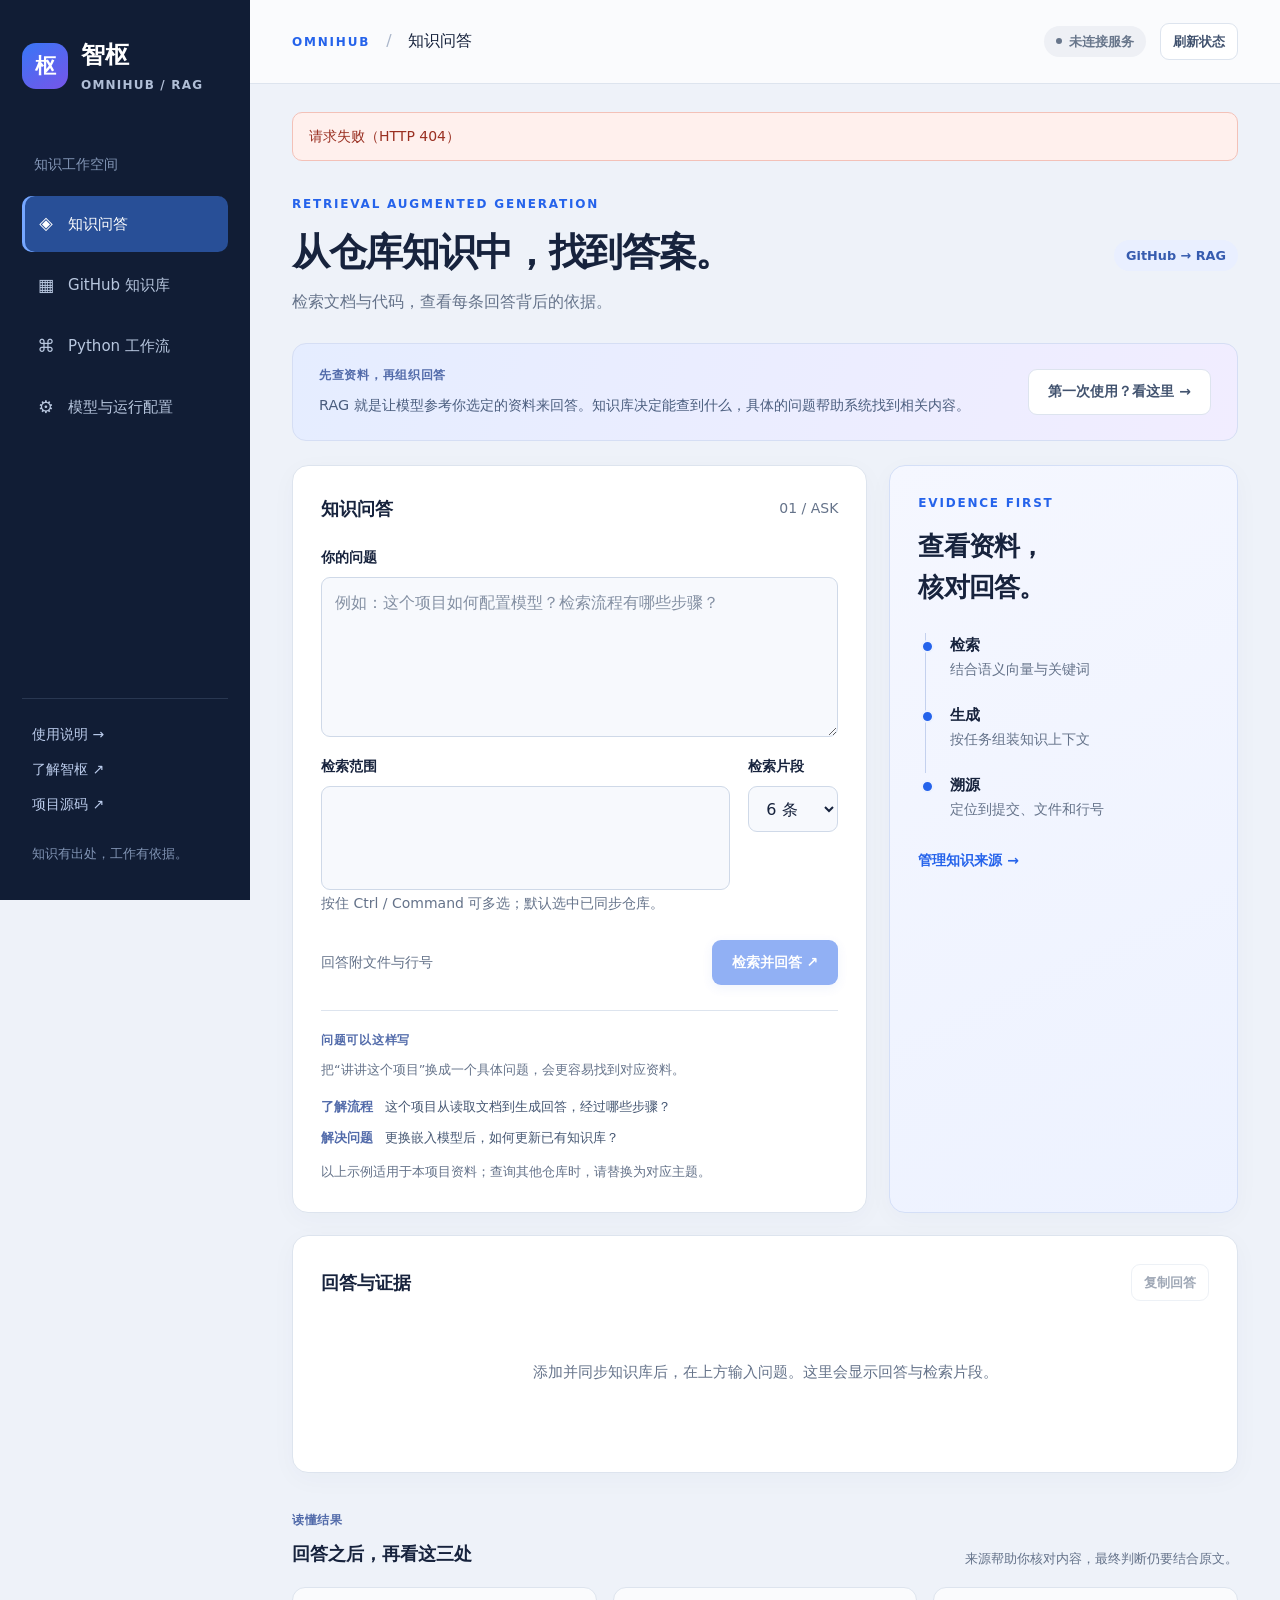
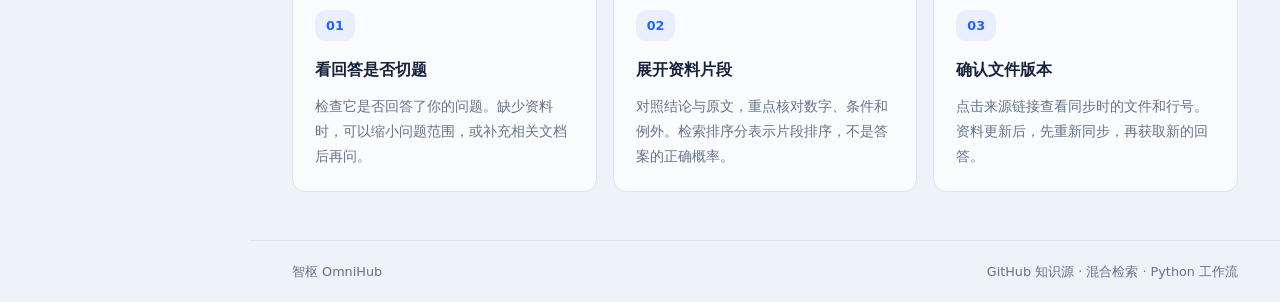
==== commit 1d4ca1df: "补充功能解释和操作提示，完善页面层次" ====
--- a/frontend/index.html
+++ b/frontend/index.html
@@ -27,6 +27,10 @@
       <div id="notice" class="notice" role="status">正在连接服务，请稍候…</div>
       <section id="view-chat" class="view">
         <div class="page-heading"><div><div class="eyebrow">RETRIEVAL AUGMENTED GENERATION</div><h1>从仓库知识中，找到答案。</h1><p>检索文档与代码，查看每条回答背后的依据。</p></div><span class="pill">GitHub → RAG</span></div>
+        <section class="intro-strip" aria-label="知识问答使用说明">
+          <div><span class="section-kicker">先查资料，再组织回答</span><p>RAG 就是让模型参考你选定的资料来回答。知识库决定能查到什么，具体的问题帮助系统找到相关内容。</p></div>
+          <a class="button secondary" href="#settings">第一次使用？看这里 →</a>
+        </section>
         <div class="workspace-grid">
           <div class="panel ask-panel">
             <div class="panel-heading"><h2>知识问答</h2><span class="muted">01 / ASK</span></div>
@@ -35,25 +39,35 @@
               <div class="form-row"><div class="grow"><label for="chat-repositories">检索范围</label><select id="chat-repositories" multiple size="3" aria-describedby="repo-help"></select><small id="repo-help">按住 Ctrl / Command 可多选；默认选中已同步仓库。</small></div><div><label for="top-k">检索片段</label><select id="top-k"><option value="4">4 条</option><option value="6" selected>6 条</option><option value="10">10 条</option></select></div></div>
               <div class="form-footer"><span class="muted">回答附文件与行号</span><button id="ask-submit" class="button primary" type="submit" disabled>检索并回答 ↗</button></div>
             </form>
+            <div class="question-hints"><span class="section-kicker">问题可以这样写</span><p>把“讲讲这个项目”换成一个具体问题，会更容易找到对应资料。</p><div class="example-line"><span>了解流程</span><q>这个项目从读取文档到生成回答，经过哪些步骤？</q></div><div class="example-line"><span>解决问题</span><q>更换嵌入模型后，如何更新已有知识库？</q></div><small>以上示例适用于本项目资料；查询其他仓库时，请替换为对应主题。</small></div>
           </div>
           <aside class="panel evidence-guide"><div class="eyebrow">EVIDENCE FIRST</div><h2>查看资料，<br>核对回答。</h2><ol class="pipeline"><li><b>检索</b><span>结合语义向量与关键词</span></li><li><b>生成</b><span>按任务组装知识上下文</span></li><li><b>溯源</b><span>定位到提交、文件和行号</span></li></ol><a class="text-link" href="#knowledge">管理知识来源 →</a></aside>
         </div>
         <section class="panel result-panel" aria-live="polite"><div class="panel-heading"><h2>回答与证据</h2><button class="button small secondary" id="copy-answer" disabled>复制回答</button></div><div id="answer" class="answer empty">添加并同步知识库后，在上方输入问题。这里会显示回答与检索片段。</div><div id="answer-warnings"></div><div id="sources" class="sources"></div></section>
+        <section class="reading-guide" aria-labelledby="read-answer-title">
+          <div class="section-heading"><div><span class="section-kicker">读懂结果</span><h2 id="read-answer-title">回答之后，再看这三处</h2></div><p>来源帮助你核对内容，最终判断仍要结合原文。</p></div>
+          <div class="explain-grid"><article class="explain-card"><span class="step-number">01</span><h3>看回答是否切题</h3><p>检查它是否回答了你的问题。缺少资料时，可以缩小问题范围，或补充相关文档后再问。</p></article><article class="explain-card"><span class="step-number">02</span><h3>展开资料片段</h3><p>对照结论与原文，重点核对数字、条件和例外。检索排序分表示片段排序，不是答案的正确概率。</p></article><article class="explain-card"><span class="step-number">03</span><h3>确认文件版本</h3><p>点击来源链接查看同步时的文件和行号。资料更新后，先重新同步，再获取新的回答。</p></article></div>
+        </section>
       </section>
       <section id="view-knowledge" class="view" hidden>
         <div class="page-heading"><div><div class="eyebrow">KNOWLEDGE SOURCES</div><h1>GitHub 知识库</h1><p>添加存放资料的仓库，选好文件范围，再同步到知识库。资料更新后，记得重新同步。</p></div></div>
+        <ol class="journey" aria-label="添加知识库的三个步骤"><li><span>1</span><div><b>添加仓库</b><small>保存地址和文件范围</small></div></li><li><span>2</span><div><b>同步资料</b><small>读取文件并建立索引</small></div></li><li><span>3</span><div><b>选择并提问</b><small>使用已同步的知识库</small></div></li></ol>
         <div class="stats"><div class="panel"><span>知识来源</span><strong id="repo-count">—</strong></div><div class="panel"><span>已索引文件</span><strong id="file-count">—</strong></div><div class="panel"><span>知识片段</span><strong id="chunk-count">—</strong></div></div>
         <div class="panel"><div class="panel-heading"><h2>添加仓库</h2><span class="muted">保存后，再点击下方的“同步知识库”</span></div><form id="repository-form"><div class="form-row"><div class="grow"><label for="repo-url">GitHub 仓库地址</label><input id="repo-url" type="url" placeholder="https://github.com/XRH-RGB/zhengli" maxlength="300" required></div><div class="grow"><label for="repo-branch">分支、标签或提交</label><input id="repo-branch" placeholder="留空使用默认分支" maxlength="200"></div></div><label for="repo-globs">要读取哪些文件（多个规则用逗号分隔）</label><input id="repo-globs" value="**/*.md, **/*.txt, **/*.py" required><div class="form-footer"><small>保留默认规则可读取 Markdown、纯文本和 Python 文件。PDF、Word 和图片需先转为文本。</small><button class="button primary" type="submit">保存知识源</button></div></form></div>
+        <div class="explain-grid knowledge-notes"><article class="explain-card"><span class="section-kicker">准备资料</span><h3>哪些内容适合放进来？</h3><p>项目说明、操作手册、制度文档和代码注释。清楚的标题、适当的小节和完整的文字，有助于定位相关内容。</p><div class="tag-row"><span>Markdown</span><span>UTF-8 文本</span><span>Python 代码</span></div></article><article class="explain-card"><span class="section-kicker">理解数量</span><h3>文件和片段有什么区别？</h3><p>长文档会被分成较小的片段，供系统检索。一个文件可能对应多个片段，片段数量不代表文档质量。</p></article><article class="explain-card"><span class="section-kicker">维护更新</span><h3>什么时候需要重新同步？</h3><p>仓库资料修改后，或更换嵌入模型后，手动同步一次。同步失败时，之前成功建立的索引会保留。</p></article></div>
         <div id="repositories" class="repository-list"><div class="empty panel">连接后将显示已保存的知识源。</div></div>
       </section>
       <section id="view-workflows" class="view" hidden>
         <div class="page-heading"><div><div class="eyebrow">PYTHON WORKFLOWS</div><h1>以知识为基础，完成具体工作。</h1><p>选择要做的事，填写要求并粘贴材料。系统会参考知识库整理内容，完成后由你核对和使用。</p></div></div>
+        <div class="intro-strip"><div><span class="section-kicker">资料 + 要求 → 草稿 → 人工核对</span><p>知识库提供背景依据，你粘贴的材料提供本次任务的事实。写清用途、格式和重点，结果会更方便整理和使用。</p></div><a class="text-link" href="#settings">查看操作步骤 →</a></div>
         <div id="workflow-cards" class="workflow-grid"></div>
-        <div class="workspace-grid workflow-workspace"><section class="panel"><div class="panel-heading"><h2 id="workflow-title">选择工作流</h2><span class="pill">Python</span></div><ol id="workflow-steps" class="step-list"></ol><form id="workflow-form"><label for="workflow-query">任务要求</label><textarea id="workflow-query" rows="3" maxlength="2000" placeholder="描述你想整理或了解的主题" required></textarea><label id="material-label" for="workflow-material">补充材料</label><textarea id="workflow-material" rows="6" maxlength="20000"></textarea><label for="workflow-repositories">知识范围</label><select id="workflow-repositories" multiple size="3"></select><div class="form-footer"><small>复用知识库中已同步的资料</small><button id="workflow-submit" class="button primary" type="submit" disabled>运行工作流</button></div></form></section><section class="panel code-panel"><div class="panel-heading"><h2>工作流源码</h2><a id="github-source" href="https://github.com/XRH-RGB/zhengli" target="_blank" rel="noopener noreferrer">GitHub ↗</a></div><p id="source-path" class="mono muted"></p><pre><code id="workflow-source">连接后可查看工作流 Python 源码。</code></pre></section></div>
+        <div class="workspace-grid workflow-workspace"><section class="panel"><div class="panel-heading"><h2 id="workflow-title">选择工作流</h2><span class="pill">Python</span></div><ol id="workflow-steps" class="step-list"></ol><form id="workflow-form"><label for="workflow-query">任务要求</label><textarea id="workflow-query" rows="3" maxlength="2000" placeholder="描述你想整理或了解的主题" required></textarea><p class="field-help">例如：整理成一页周报，分为已完成、遇到的问题和下周计划，保留关键日期与数字。</p><label id="material-label" for="workflow-material">补充材料</label><textarea id="workflow-material" rows="6" maxlength="20000"></textarea><label for="workflow-repositories">知识范围</label><select id="workflow-repositories" multiple size="3"></select><div class="form-footer"><small>复用知识库中已同步的资料</small><button id="workflow-submit" class="button primary" type="submit" disabled>运行工作流</button></div></form></section><section class="panel code-panel"><div class="panel-heading"><h2>工作流源码</h2><a id="github-source" href="https://github.com/XRH-RGB/zhengli" target="_blank" rel="noopener noreferrer">GitHub ↗</a></div><p id="source-path" class="mono muted"></p><pre><code id="workflow-source">连接后可查看工作流 Python 源码。</code></pre></section></div>
         <section class="panel result-panel" aria-live="polite"><div class="panel-heading"><h2>工作流结果</h2><button id="copy-workflow" class="button small secondary" disabled>复制结果</button></div><div id="workflow-answer" class="answer empty">选好任务并填写材料后，点击“运行工作流”。结果会显示在这里。</div><div id="workflow-warnings"></div><div id="workflow-sources" class="sources"></div></section>
+        <div class="handoff-note"><span class="note-symbol" aria-hidden="true">✓</span><div><h3>用之前，留一分钟检查</h3><p>核对人名、日期、数字与引用；补全待确认项后，再复制到你的文档中。纪要、报告和申请都是草稿，发送或提交由你完成。</p></div></div>
       </section>
       <section id="view-settings" class="view" hidden>
         <div class="page-heading"><div><div class="eyebrow">CONFIGURATION</div><h1>模型与运行配置</h1><p>模型地址、名称和密钥通过服务端 .env 配置，修改后重启生效。</p></div></div>
+        <div class="explain-grid model-notes"><article class="explain-card"><span class="section-kicker">查找资料</span><h3>嵌入模型</h3><p>把问题与文本转换成可比较的向量，帮助找到意思相近的内容。更换后需要重新同步资料。</p></article><article class="explain-card"><span class="section-kicker">组织语言</span><h3>回答模型</h3><p>阅读检索到的片段，按你的问题或任务要求组织结果。模型名称和密钥需与所用服务一致。</p></article><article class="explain-card"><span class="section-kicker">开放功能</span><h3>运行开关</h3><p>配置模式用于保存设置和查看源码。开启运行并重启后，才能同步知识库、提问和生成草稿。</p></article></div>
         <div class="workspace-grid"><section class="panel"><div class="panel-heading"><h2>当前配置</h2><span class="pill" id="execution-mode">尚未连接</span></div><dl class="settings-list"><div><dt>回答模型</dt><dd id="llm-model">—</dd></div><div><dt>嵌入模型</dt><dd id="embedding-model">—</dd></div><div><dt>GitHub 令牌</dt><dd id="github-config">—</dd></div></dl><p class="muted">未填写 GitHub 令牌时可读取公开仓库，受 GitHub 匿名请求限额约束。更换嵌入模型后需重新同步知识库。</p><label for="access-key">系统访问密钥（APP_API_KEY）</label><input id="access-key" type="password" autocomplete="off" placeholder="本机未配置时可留空"><div class="form-footer"><small>只在当前页面内存中使用，刷新页面后需重新输入。</small><button id="connect" class="button secondary">连接</button></div></section><section class="panel"><div class="panel-heading"><h2>第一次使用怎么做</h2></div><ol class="setup-list"><li><b>准备环境。</b>下载并解压项目，在能看到 <code>requirements.txt</code> 的文件夹打开 PowerShell，按下方说明安装依赖。</li><li><b>填写模型。</b>复制 <code>.env.example</code> 为 <code>.env</code>，填写回答模型和嵌入模型的接口地址、名称及密钥。</li><li><b>开启运行。</b>把 <code>EXECUTION_ENABLED</code> 改为 <code>true</code>，保存配置后启动服务。</li><li><b>添加资料。</b>进入“GitHub 知识库”，填写仓库地址并保存，再点击“同步知识库”。</li><li><b>开始提问。</b>看到“已同步”且文件数大于 0 后，进入“知识问答”，选择仓库并输入问题。</li></ol><p class="notice">如果按钮不可用，先检查顶部连接状态和运行开关。修改 .env 后需要重启服务。</p></section></div>
         <section class="panel result-panel" aria-label="详细操作说明">
           <div class="panel-heading"><h2>照着步骤操作</h2></div>
@@ -83,7 +97,7 @@
             <li>GitHub 文档有变化时，回到仓库卡片手动点击“同步知识库”，问答才会使用更新后的资料。</li>
             <li>修改 .env 后，在服务窗口按 Ctrl+C 停止，再运行上面的启动命令。更换嵌入模型或其接口地址后，重新同步知识库。</li>
             <li>刷新页面前先复制需要保留的回答。结束使用时，在服务窗口按 Ctrl+C；下次只需重新启动服务。</li>
-          </ol><p class="muted">更多配置说明和常见问题，请查看项目中的 docs/USER_GUIDE.md 使用指南。</p></details>
+          </ol><p class="muted">需要查找某个配置项或处理报错？<a href="https://github.com/XRH-RGB/zhengli/blob/main/docs/USER_GUIDE.md" target="_blank" rel="noopener noreferrer">打开完整使用指南 ↗</a></p></details>
         </section>
       </section>
     </main>
--- a/frontend/style.css
+++ b/frontend/style.css
@@ -4,3 +4,8 @@
 @media(prefers-reduced-motion:reduce){*{scroll-behavior:auto!important;transition:none!important}}
 
 .usage-help{border-top:1px solid var(--line);padding:18px 0}.usage-help summary{cursor:pointer;font-weight:600;color:var(--accent)}.usage-help[open] summary{margin-bottom:18px}.usage-help pre{max-width:100%;overflow:auto;background:var(--soft);padding:14px;border-radius:8px;white-space:pre-wrap;overflow-wrap:anywhere}.usage-help pre code{padding:0;background:none}
+
+/* Supporting explanations and page rhythm */
+.section-kicker{display:block;color:#526baa;font-size:.75rem;font-weight:700;letter-spacing:.06em;margin-bottom:8px}.intro-strip{display:flex;align-items:center;justify-content:space-between;gap:28px;padding:22px 26px;background:linear-gradient(110deg,#e5edff,#f1edff);border:1px solid #d5def4;border-radius:14px;margin-bottom:24px}.intro-strip p{max-width:740px;margin:0;color:#4a5d7e;font-size:.9rem}.intro-strip a{flex-shrink:0}.question-hints{border-top:1px solid var(--line);margin-top:25px;padding-top:20px}.question-hints p,.question-hints small{font-size:.8rem;color:var(--muted)}.example-line{display:flex;gap:12px;align-items:baseline;margin:10px 0;font-size:.8rem}.example-line>span{flex-shrink:0;color:#526baa;font-weight:600}.example-line q{color:#445672;quotes:none}.reading-guide{margin-top:38px}.section-heading{display:flex;align-items:end;justify-content:space-between;gap:24px;margin-bottom:18px}.section-heading p{margin:0;color:var(--muted);font-size:.8rem;max-width:320px}.explain-grid{display:grid;grid-template-columns:repeat(3,minmax(0,1fr));gap:16px}.explain-card{min-width:0;background:#ffffffb8;border:1px solid var(--line);border-radius:13px;padding:22px}.explain-card h3{font-size:1rem;margin:0 0 10px}.explain-card p{color:var(--muted);font-size:.85rem;line-height:1.85;margin:0}.step-number{display:inline-flex;color:var(--accent);background:#e9efff;border-radius:10px;padding:5px 11px;margin-bottom:16px;font-size:.8rem;font-weight:700}.journey{list-style:none;padding:0;margin:0 0 24px;display:grid;grid-template-columns:repeat(3,minmax(0,1fr));border:1px solid var(--line);background:#fff;border-radius:14px;overflow:hidden}.journey li{display:flex;align-items:center;gap:14px;padding:20px 24px;border-right:1px solid var(--line)}.journey li:last-child{border:0}.journey li>span{font-size:1.2rem;font-weight:700;color:#526baa}.journey b{display:block;font-size:.9rem}.journey small{display:block;font-size:.8rem}.knowledge-notes{margin-top:22px}.model-notes{margin-bottom:24px}.tag-row{display:flex;gap:6px;flex-wrap:wrap;margin-top:15px}.tag-row span{background:#edf2fa;color:#536b92;border-radius:5px;padding:3px 8px;font-size:.7rem}.field-help{font-size:.8rem;color:var(--muted);margin:10px 0 0}.handoff-note{display:flex;align-items:start;gap:16px;background:#e8f1ee;border:1px solid #cfdfd8;border-radius:12px;padding:22px;margin-top:24px}.handoff-note h3{font-size:.95rem;color:#315f51;margin-bottom:7px}.handoff-note p{font-size:.85rem;color:#4d6c62;margin:0}.note-symbol{color:#315f51;font-size:1.25rem}.report-nav{display:flex;gap:10px;flex-wrap:wrap;padding:4px 0 0}.report-nav a{font-size:.85rem;padding:8px 16px;border:1px solid #d5deed;border-radius:24px;background:white;color:#4b6187}.report-section{scroll-margin-top:24px}.definition-box{border-left:3px solid #7a6adc;background:#f3f1fc;padding:24px;border-radius:0 12px 12px 0;margin:25px 0}.definition-box h3{font-size:1.12rem;margin-bottom:12px}.definition-box p{color:#58647e;font-size:.9rem;margin:0}.section-lead{color:var(--muted);font-size:.95rem;max-width:780px}.architecture-flow span{flex:1;min-width:150px}.architecture-flow b,.architecture-flow small{display:block}.architecture-flow small{margin-top:4px;font-size:.75rem}.report-section .usage-help p{font-size:.9rem;color:var(--muted);margin:14px 0 0;max-width:820px}
+@media(max-width:1150px){.explain-grid{gap:12px}.explain-card{padding:18px}.intro-strip{gap:20px}.journey li{padding:18px 16px}}
+@media(max-width:760px){.explain-grid{grid-template-columns:1fr}.intro-strip,.section-heading{align-items:start;flex-direction:column;gap:16px}.intro-strip{padding:20px}.journey{grid-template-columns:1fr}.journey li{border-right:0;border-bottom:1px solid var(--line);padding:14px 20px}.example-line{flex-direction:column;gap:4px}.section-heading p{max-width:none}.report-nav{gap:7px}.report-nav a{padding:6px 12px;font-size:.8rem}.definition-box{padding:20px}.architecture-flow span{min-width:calc(50% - 10px)}}
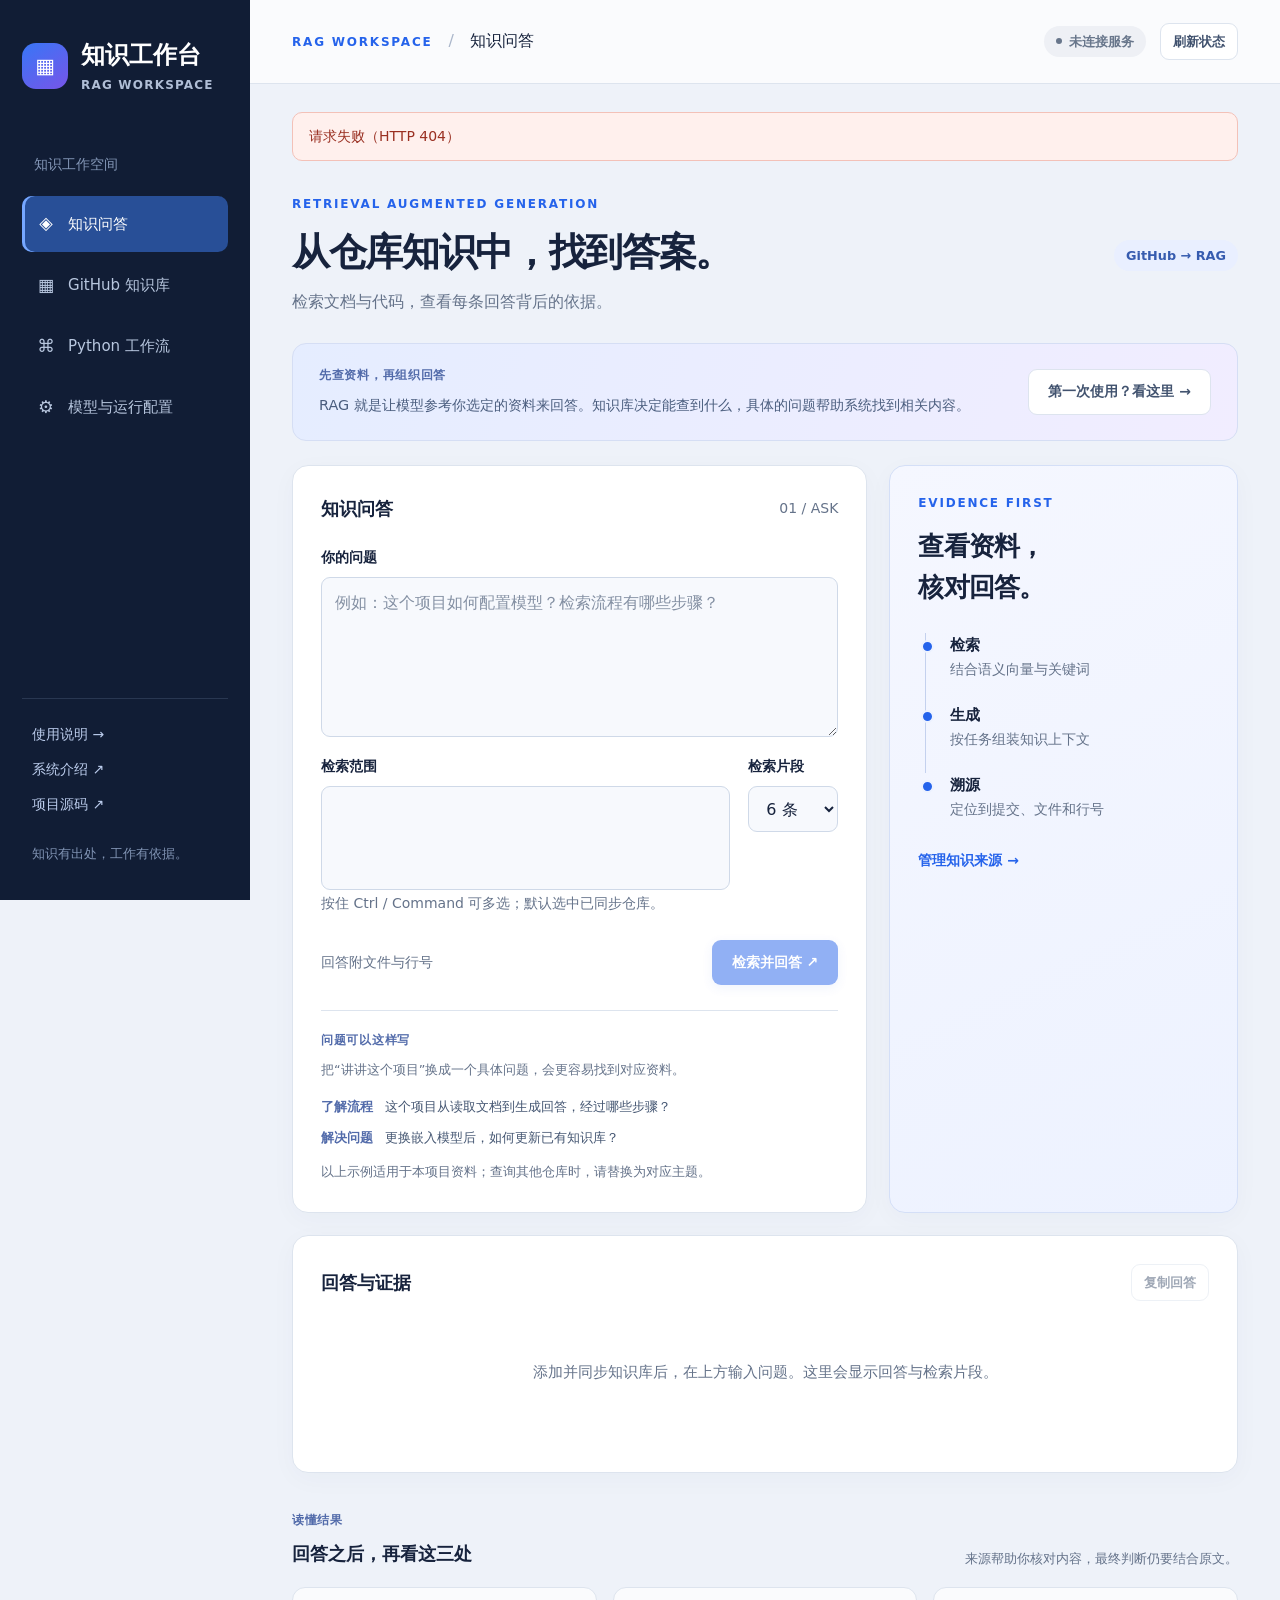
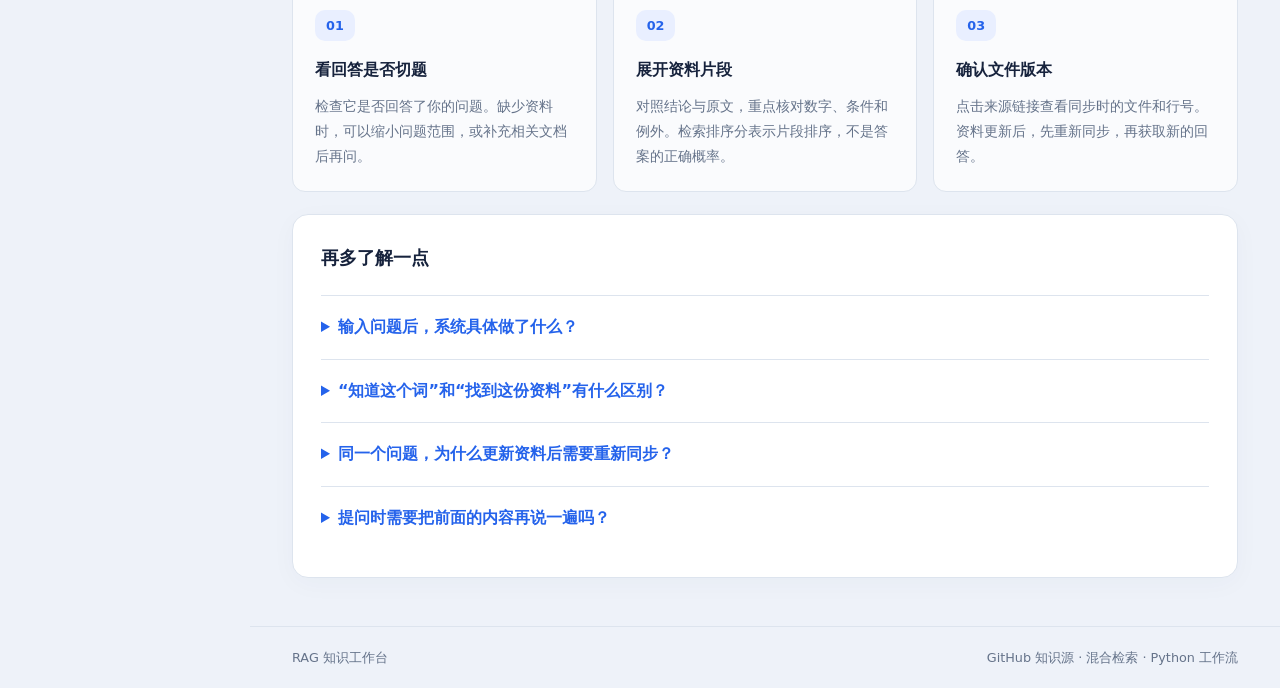
==== commit be0ca074: "统一页面通用名称并补充问答与工作流讲解" ====
--- a/frontend/index.html
+++ b/frontend/index.html
@@ -3,15 +3,15 @@
 <head>
   <meta charset="utf-8">
   <meta name="viewport" content="width=device-width, initial-scale=1">
-  <meta name="description" content="智枢 OmniHub：基于 GitHub 知识库的 RAG 工作台与 Python 工作流。">
-  <title>智枢 OmniHub · 知识工作台</title>
+  <meta name="description" content="RAG 知识工作台：基于 GitHub 知识库的 RAG 工作台与 Python 工作流。">
+  <title>RAG 知识工作台</title>
   <link rel="stylesheet" href="./style.css">
   <script src="./app.js" defer></script>
 </head>
 <body>
   <a class="skip" href="#main">跳到主要内容</a>
   <aside class="sidebar">
-    <a class="brand" href="#chat"><span class="brand-mark">枢</span><span>智枢 <small>OMNIHUB / RAG</small></span></a>
+    <a class="brand" href="#chat"><span class="brand-mark" aria-hidden="true">▦</span><span>知识工作台 <small>RAG WORKSPACE</small></span></a>
     <div class="nav-label">知识工作空间</div>
     <nav aria-label="主导航">
       <a href="#chat" class="nav-item active" aria-current="page"><span>◈</span>知识问答</a>
@@ -19,10 +19,10 @@
       <a href="#workflows" class="nav-item"><span>⌘</span>Python 工作流</a>
       <a href="#settings" class="nav-item"><span>⚙</span>模型与运行配置</a>
     </nav>
-    <div class="sidebar-bottom"><a href="#settings">使用说明 →</a><a href="./report.html" target="_blank" rel="noopener">了解智枢 ↗</a><a href="https://github.com/XRH-RGB/zhengli" target="_blank" rel="noopener noreferrer">项目源码 ↗</a><p>知识有出处，工作有依据。</p></div>
+    <div class="sidebar-bottom"><a href="#settings">使用说明 →</a><a href="./report.html" target="_blank" rel="noopener">系统介绍 ↗</a><a href="https://github.com/XRH-RGB/zhengli" target="_blank" rel="noopener noreferrer">项目源码 ↗</a><p>知识有出处，工作有依据。</p></div>
   </aside>
   <div class="shell">
-    <header class="topbar"><div><span class="eyebrow">OMNIHUB</span><span class="top-separator">/</span><span id="page-label">知识问答</span></div><div class="top-actions"><span id="connection" class="status neutral">尚未连接</span><button id="refresh" class="button small secondary" type="button">刷新状态</button></div></header>
+    <header class="topbar"><div><span class="eyebrow">RAG WORKSPACE</span><span class="top-separator">/</span><span id="page-label">知识问答</span></div><div class="top-actions"><span id="connection" class="status neutral">尚未连接</span><button id="refresh" class="button small secondary" type="button">刷新状态</button></div></header>
     <main id="main">
       <div id="notice" class="notice" role="status">正在连接服务，请稍候…</div>
       <section id="view-chat" class="view">
@@ -48,6 +48,12 @@
           <div class="section-heading"><div><span class="section-kicker">读懂结果</span><h2 id="read-answer-title">回答之后，再看这三处</h2></div><p>来源帮助你核对内容，最终判断仍要结合原文。</p></div>
           <div class="explain-grid"><article class="explain-card"><span class="step-number">01</span><h3>看回答是否切题</h3><p>检查它是否回答了你的问题。缺少资料时，可以缩小问题范围，或补充相关文档后再问。</p></article><article class="explain-card"><span class="step-number">02</span><h3>展开资料片段</h3><p>对照结论与原文，重点核对数字、条件和例外。检索排序分表示片段排序，不是答案的正确概率。</p></article><article class="explain-card"><span class="step-number">03</span><h3>确认文件版本</h3><p>点击来源链接查看同步时的文件和行号。资料更新后，先重新同步，再获取新的回答。</p></article></div>
         </section>
+        <section class="panel result-panel" aria-labelledby="question-explained"><div class="panel-heading"><h2 id="question-explained">再多了解一点</h2></div>
+          <details class="usage-help"><summary>输入问题后，系统具体做了什么？</summary><p>先在选中的知识库中，结合语义相近程度和关键词查找片段；再挑选相关内容交给回答模型。模型同时看到你的问题、任务要求和这些片段，最后返回回答与资料引用。</p><p class="muted">检索范围决定可以查哪些资料，检索片段数量决定最多参考多少条。片段不是越多越好，先用默认值，再根据来源是否相关作调整。</p></details>
+          <details class="usage-help"><summary>“知道这个词”和“找到这份资料”有什么区别？</summary><p>模型可能熟悉通用概念，但不一定知道你的项目约定。比如“如何提交申请”，需要仓库中实际的申请制度；仅有一份项目介绍，无法提供具体审批条件。</p><p class="muted">查不到时先确认资料是否存在、是否被文件规则选中、是否同步成功，再调整问题。换一种说法不能补齐缺失的事实。</p></details>
+          <details class="usage-help"><summary>同一个问题，为什么更新资料后需要重新同步？</summary><p>问答使用本地已经建立的索引，不会每次都重新读取 GitHub。仓库文件修改后，重新同步才能把新内容加入索引。来源链接固定到当次同步的版本，便于确认回答依据的是哪一份资料。</p></details>
+          <details class="usage-help"><summary>提问时需要把前面的内容再说一遍吗？</summary><p>当前每次请求独立处理，不会自动带上上一轮对话。继续追问时，请把对象和条件写完整，例如“针对刚才提到的模型更换，请说明知识库同步步骤”，并明确所指的模型和配置。</p><p class="muted">更清楚的写法是：“我将嵌入模型从 A 换成 B，服务已重启，接下来如何更新已有知识库？”其中 A、B 请替换为实际模型名。</p></details>
+        </section>
       </section>
       <section id="view-knowledge" class="view" hidden>
         <div class="page-heading"><div><div class="eyebrow">KNOWLEDGE SOURCES</div><h1>GitHub 知识库</h1><p>添加存放资料的仓库，选好文件范围，再同步到知识库。资料更新后，记得重新同步。</p></div></div>
@@ -71,6 +77,7 @@
         <div class="workspace-grid"><section class="panel"><div class="panel-heading"><h2>当前配置</h2><span class="pill" id="execution-mode">尚未连接</span></div><dl class="settings-list"><div><dt>回答模型</dt><dd id="llm-model">—</dd></div><div><dt>嵌入模型</dt><dd id="embedding-model">—</dd></div><div><dt>GitHub 令牌</dt><dd id="github-config">—</dd></div></dl><p class="muted">未填写 GitHub 令牌时可读取公开仓库，受 GitHub 匿名请求限额约束。更换嵌入模型后需重新同步知识库。</p><label for="access-key">系统访问密钥（APP_API_KEY）</label><input id="access-key" type="password" autocomplete="off" placeholder="本机未配置时可留空"><div class="form-footer"><small>只在当前页面内存中使用，刷新页面后需重新输入。</small><button id="connect" class="button secondary">连接</button></div></section><section class="panel"><div class="panel-heading"><h2>第一次使用怎么做</h2></div><ol class="setup-list"><li><b>准备环境。</b>下载并解压项目，在能看到 <code>requirements.txt</code> 的文件夹打开 PowerShell，按下方说明安装依赖。</li><li><b>填写模型。</b>复制 <code>.env.example</code> 为 <code>.env</code>，填写回答模型和嵌入模型的接口地址、名称及密钥。</li><li><b>开启运行。</b>把 <code>EXECUTION_ENABLED</code> 改为 <code>true</code>，保存配置后启动服务。</li><li><b>添加资料。</b>进入“GitHub 知识库”，填写仓库地址并保存，再点击“同步知识库”。</li><li><b>开始提问。</b>看到“已同步”且文件数大于 0 后，进入“知识问答”，选择仓库并输入问题。</li></ol><p class="notice">如果按钮不可用，先检查顶部连接状态和运行开关。修改 .env 后需要重启服务。</p></section></div>
         <section class="panel result-panel" aria-label="详细操作说明">
           <div class="panel-heading"><h2>照着步骤操作</h2></div>
+          <details class="usage-help"><summary>先分清三种密钥，避免填错位置</summary><dl class="setup-list"><dt><b>模型服务密钥</b></dt><dd>填写在 .env 的 LLM_API_KEY 和 EMBEDDING_API_KEY，用于访问回答和嵌入服务。</dd><dt><b>GitHub 令牌</b></dt><dd>填写在 .env 的 GITHUB_TOKEN，用于读取仓库。浏览器登录 GitHub 不会把登录状态传给后端。</dd><dt><b>系统访问密钥</b></dt><dd>对应 APP_API_KEY。只有设置过这一项，才需要在本页的“系统访问密钥”输入框填写相同内容。</dd></dl></details>
           <details class="usage-help" open><summary>1. 下载、配置和启动（Windows）</summary><ol class="setup-list">
             <li>在项目仓库点击 <b>Code → Download ZIP</b>，下载后解压。进入能看到 <code>app</code> 和 <code>requirements.txt</code> 的目录，在资源管理器地址栏输入 <code>powershell</code> 并按回车。</li>
             <li>确认已安装 Python 3.11 或更新版本，在窗口中逐行输入：<pre><code>python --version
@@ -101,7 +108,7 @@
         </section>
       </section>
     </main>
-    <footer class="footer"><span>智枢 OmniHub</span><span>GitHub 知识源 · 混合检索 · Python 工作流</span></footer>
+    <footer class="footer"><span>RAG 知识工作台</span><span>GitHub 知识源 · 混合检索 · Python 工作流</span></footer>
   </div>
 </body>
 </html>
